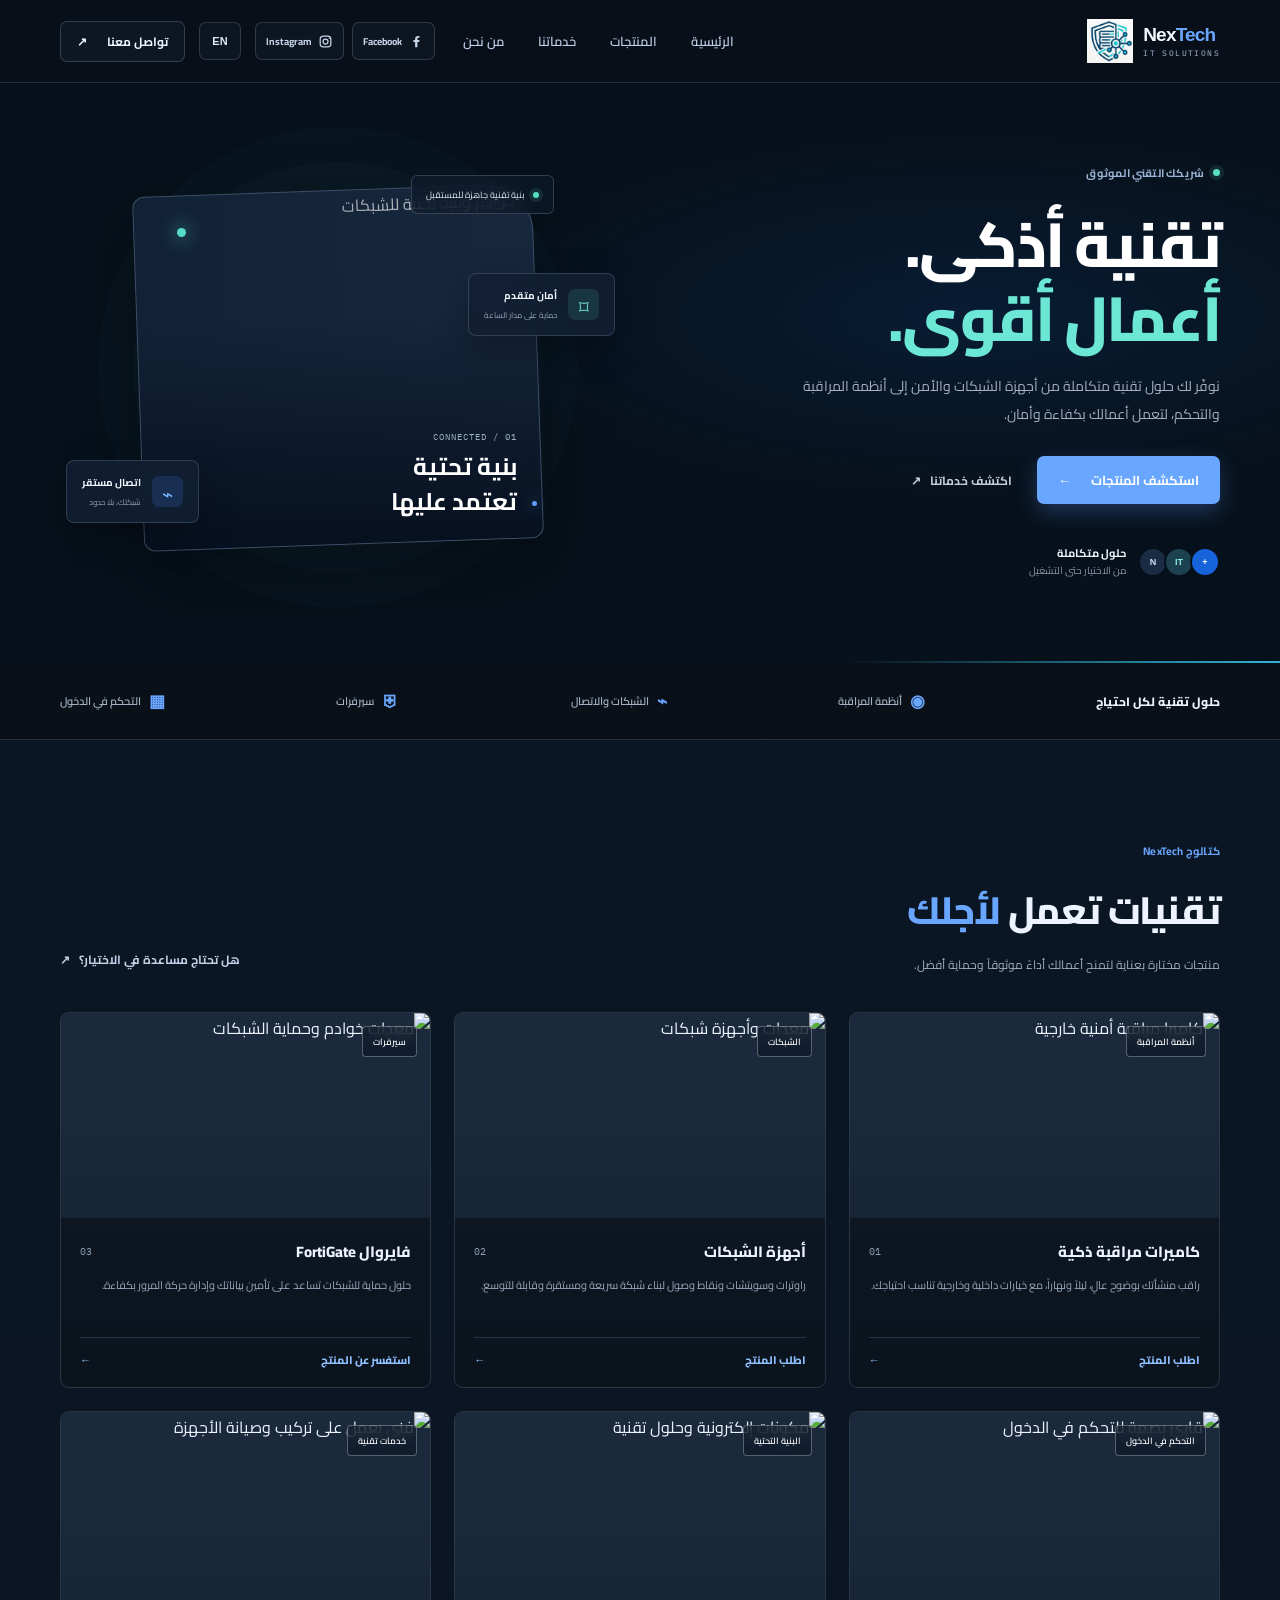
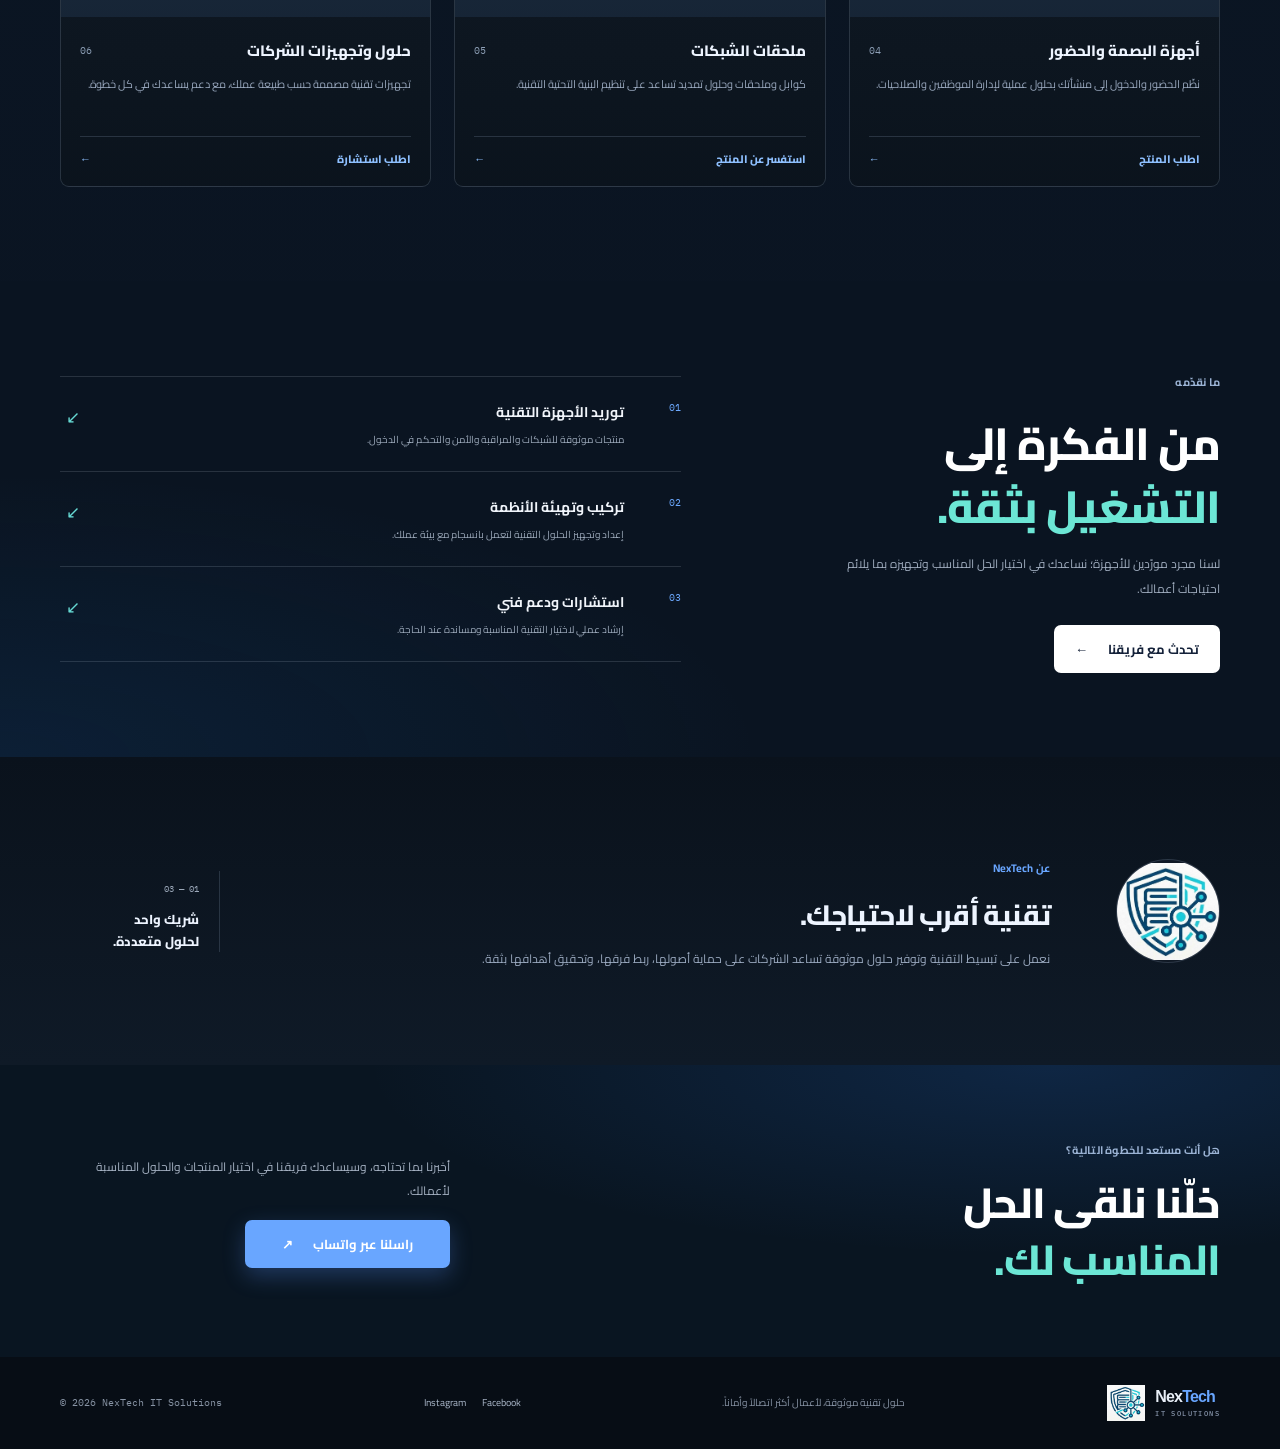
==== index.html @ 5f84718c "first web" ====
<!doctype html>
<html lang="ar" dir="rtl">
<head>
  <meta charset="utf-8">
  <meta name="viewport" content="width=device-width, initial-scale=1">
  <meta name="description" content="اكتشف حلول NexTech للشبكات والأمن والمراقبة والتحكم في الدخول. منتجات تقنية موثوقة وخدمات احترافية للأعمال.">
  <meta name="theme-color" content="#0b1220">
  <title>NexTech | حلول تقنية تبني أعمالك</title>
  <link rel="preconnect" href="https://fonts.googleapis.com">
  <link rel="preconnect" href="https://fonts.gstatic.com" crossorigin>
  <link href="https://fonts.googleapis.com/css2?family=Cairo:wght@400;500;600;700;800&display=swap" rel="stylesheet">
  <link rel="stylesheet" href="style.css">
</head>
<body>
  <header class="site-header">
    <div class="container nav-wrap">
      <a class="brand" href="#home" aria-label="NexTech - الصفحة الرئيسية">
        <img class="header-logo" src="nextphoto.jpg" alt="شعار NexTech">
        <span class="brand-name">Nex<span>Tech</span><small>IT SOLUTIONS</small></span>
      </a>

      <nav class="main-nav" aria-label="القائمة الرئيسية">
        <a href="#home">الرئيسية</a>
        <a href="#products">المنتجات</a>
        <a href="#services">خدماتنا</a>
        <a href="#about">من نحن</a>
      </nav>

      <div class="header-actions">
        <nav class="header-socials" aria-label="حساباتنا على مواقع التواصل">
          <a href="https://www.facebook.com/share/19EjGUapjr/" target="_blank" rel="noopener noreferrer" aria-label="Facebook">
            <svg viewBox="0 0 24 24" aria-hidden="true"><path d="M13.5 21v-8.2h2.8l.4-3.2h-3.2V7.5c0-.9.3-1.5 1.6-1.5h1.7V3.1c-.3 0-1.4-.1-2.6-.1-2.6 0-4.4 1.6-4.4 4.5v2.1H7v3.2h2.8V21h3.7Z"/></svg>
            <span>Facebook</span>
          </a>
          <a href="https://www.instagram.com/nextech.it.solutions?igsi=ZWdsbmE0ZWJyczd6" target="_blank" rel="noopener noreferrer" aria-label="Instagram">
            <svg viewBox="0 0 24 24" aria-hidden="true"><rect x="3.5" y="3.5" width="17" height="17" rx="5"/><circle cx="12" cy="12" r="4"/><circle class="instagram-dot" cx="17.8" cy="6.7" r="1"/></svg>
            <span>Instagram</span>
          </a>
        </nav>
        <button class="language-toggle" type="button" id="language-toggle" aria-label="Switch language to English">EN</button>
        <a class="button button-small button-outline header-cta" href="#contact">تواصل معنا <span aria-hidden="true">↗</span></a>
      </div>
    </div>
  </header>

  <main>
    <section class="hero" id="home">
      <div class="hero-grid container">
        <div class="hero-copy">
          <span class="eyebrow"><span class="status-dot"></span> شريكك التقني الموثوق</span>
          <h1>تقنية أذكى.<br><span>أعمال أقوى.</span></h1>
          <p>نوفّر لك حلول تقنية متكاملة من أجهزة الشبكات والأمن إلى أنظمة المراقبة والتحكم، لتعمل أعمالك بكفاءة وأمان.</p>
          <div class="hero-actions">
            <a class="button button-primary" href="#products">استكشف المنتجات <span aria-hidden="true">←</span></a>
            <a class="text-link" href="#services">اكتشف خدماتنا <span aria-hidden="true">↗</span></a>
          </div>
          <div class="hero-proof">
            <div class="proof-avatars" aria-hidden="true"><span>N</span><span>IT</span><span>+</span></div>
            <p><strong>حلول متكاملة</strong><br>من الاختيار حتى التشغيل</p>
          </div>
        </div>

        <div class="hero-visual" aria-label="حلول تقنية للشركات">
          <div class="visual-glow"></div>
          <div class="visual-label"><span class="status-dot"></span> بنية تقنية جاهزة للمستقبل</div>
          <div class="visual-card visual-card-main">
            <img src="https://images.unsplash.com/photo-1558494949-ef010cbdcc31?auto=format&fit=crop&w=1000&q=85" alt="خوادم وبنية تحتية للشبكات">
            <div class="visual-shade"></div>
            <div class="visual-caption"><span>01 / CONNECTED</span><strong>بنية تحتية<br>تعتمد عليها</strong></div>
          </div>
          <div class="floating-chip chip-security"><span class="chip-icon">⌑</span><span><strong>أمان متقدم</strong><small>حماية على مدار الساعة</small></span></div>
          <div class="floating-chip chip-network"><span class="signal-icon" aria-hidden="true">⌁</span><span><strong>اتصال مستقر</strong><small>شبكتك، بلا حدود</small></span></div>
          <span class="visual-orbit orbit-one"></span>
          <span class="visual-orbit orbit-two"></span>
        </div>
      </div>
      <div class="hero-bottom-line" aria-hidden="true"></div>
    </section>

    <section class="trust-strip" aria-label="مجالات حلولنا">
      <div class="container trust-inner">
        <span>حلول تقنية لكل احتياج</span>
        <div class="trust-item"><span class="mini-icon">◉</span> أنظمة المراقبة</div>
        <div class="trust-item"><span class="mini-icon">⌁</span> الشبكات والاتصال</div>
        <div class="trust-item"><span class="mini-icon">⛨</span> سيرفرات</div>
        <div class="trust-item"><span class="mini-icon">▦</span> التحكم في الدخول</div>
      </div>
    </section>

    <section class="products section-space" id="products">
      <div class="container">
        <div class="section-heading">
          <div>
            <span class="eyebrow eyebrow-dark">كتالوج NexTech</span>
            <h2>تقنيات تعمل <span>لأجلك</span></h2>
            <p>منتجات مختارة بعناية لتمنح أعمالك أداءً موثوقاً وحماية أفضل.</p>
          </div>
          <a class="text-link dark-link" href="#contact">هل تحتاج مساعدة في الاختيار؟ <span aria-hidden="true">↗</span></a>
        </div>

        <div class="product-grid">
          <article class="product-card">
            <div class="product-image">
              <img src="https://images.unsplash.com/photo-1557597774-9d273605dfa9?auto=format&fit=crop&w=800&q=80" alt="كاميرا مراقبة أمنية خارجية" loading="lazy">
              <span class="product-category">أنظمة المراقبة</span>
            </div>
            <div class="product-info">
              <div class="product-title-row"><h3>كاميرات مراقبة ذكية</h3><span class="product-number">01</span></div>
              <p>راقب منشأتك بوضوح عالٍ، ليلاً ونهاراً، مع خيارات داخلية وخارجية تناسب احتياجك.</p>
              <a class="product-link" href="#contact">اطلب المنتج <span aria-hidden="true">←</span></a>
            </div>
          </article>

          <article class="product-card">
            <div class="product-image">
              <img src="https://images.unsplash.com/photo-1544197150-b99a580bb7a8?auto=format&fit=crop&w=800&q=80" alt="معدات وأجهزة شبكات" loading="lazy">
              <span class="product-category">الشبكات</span>
            </div>
            <div class="product-info">
              <div class="product-title-row"><h3>أجهزة الشبكات</h3><span class="product-number">02</span></div>
              <p>راوترات وسويتشات ونقاط وصول لبناء شبكة سريعة ومستقرة وقابلة للتوسع.</p>
              <a class="product-link" href="#contact">اطلب المنتج <span aria-hidden="true">←</span></a>
            </div>
          </article>

          <article class="product-card">
            <div class="product-image">
              <img src="https://images.unsplash.com/photo-1551808525-51a94da548ce?auto=format&fit=crop&w=800&q=80" alt="معدات خوادم وحماية الشبكات" loading="lazy">
              <span class="product-category">سيرفرات</span>
            </div>
            <div class="product-info">
              <div class="product-title-row"><h3>فايروال FortiGate</h3><span class="product-number">03</span></div>
              <p>حلول حماية للشبكات تساعد على تأمين بياناتك وإدارة حركة المرور بكفاءة.</p>
              <a class="product-link" href="#contact">استفسر عن المنتج <span aria-hidden="true">←</span></a>
            </div>
          </article>

          <article class="product-card">
            <div class="product-image">
              <img src="https://images.unsplash.com/photo-1614064641938-3bbee52942c7?auto=format&fit=crop&w=800&q=80" alt="قارئ بصمة للتحكم في الدخول" loading="lazy">
              <span class="product-category">التحكم في الدخول</span>
            </div>
            <div class="product-info">
              <div class="product-title-row"><h3>أجهزة البصمة والحضور</h3><span class="product-number">04</span></div>
              <p>نظّم الحضور والدخول إلى منشأتك بحلول عملية لإدارة الموظفين والصلاحيات.</p>
              <a class="product-link" href="#contact">اطلب المنتج <span aria-hidden="true">←</span></a>
            </div>
          </article>

          <article class="product-card">
            <div class="product-image">
              <img src="https://images.unsplash.com/photo-1518770660439-4636190af475?auto=format&fit=crop&w=800&q=80" alt="مكونات إلكترونية وحلول تقنية" loading="lazy">
              <span class="product-category">البنية التحتية</span>
            </div>
            <div class="product-info">
              <div class="product-title-row"><h3>ملحقات الشبكات</h3><span class="product-number">05</span></div>
              <p>كوابل وملحقات وحلول تمديد تساعد على تنظيم البنية التحتية التقنية.</p>
              <a class="product-link" href="#contact">استفسر عن المنتج <span aria-hidden="true">←</span></a>
            </div>
          </article>

          <article class="product-card">
            <div class="product-image">
              <img src="https://images.unsplash.com/photo-1581092921461-eab62e97a780?auto=format&fit=crop&w=800&q=80" alt="فني يعمل على تركيب وصيانة الأجهزة" loading="lazy">
              <span class="product-category">خدمات تقنية</span>
            </div>
            <div class="product-info">
              <div class="product-title-row"><h3>حلول وتجهيزات الشركات</h3><span class="product-number">06</span></div>
              <p>تجهيزات تقنية مصممة حسب طبيعة عملك، مع دعم يساعدك في كل خطوة.</p>
              <a class="product-link" href="#contact">اطلب استشارة <span aria-hidden="true">←</span></a>
            </div>
          </article>
        </div>
      </div>
    </section>

    <section class="services-section" id="services">
      <div class="container services-layout">
        <div class="services-intro">
          <span class="eyebrow">ما نقدّمه</span>
          <h2>من الفكرة إلى<br><span>التشغيل بثقة.</span></h2>
          <p>لسنا مجرد مورّدين للأجهزة؛ نساعدك في اختيار الحل المناسب وتجهيزه بما يلائم احتياجات أعمالك.</p>
          <a class="button button-light" href="#contact">تحدث مع فريقنا <span aria-hidden="true">←</span></a>
        </div>
        <div class="service-list">
          <article class="service-item">
            <span class="service-count">01</span>
            <div><h3>توريد الأجهزة التقنية</h3><p>منتجات موثوقة للشبكات والمراقبة والأمن والتحكم في الدخول.</p></div>
            <span class="service-arrow" aria-hidden="true">↙</span>
          </article>
          <article class="service-item">
            <span class="service-count">02</span>
            <div><h3>تركيب وتهيئة الأنظمة</h3><p>إعداد وتجهيز الحلول التقنية لتعمل بانسجام مع بيئة عملك.</p></div>
            <span class="service-arrow" aria-hidden="true">↙</span>
          </article>
          <article class="service-item">
            <span class="service-count">03</span>
            <div><h3>استشارات ودعم فني</h3><p>إرشاد عملي لاختيار التقنية المناسبة ومساندة عند الحاجة.</p></div>
            <span class="service-arrow" aria-hidden="true">↙</span>
          </article>
        </div>
      </div>
    </section>

    <section class="about-section section-space" id="about">
      <div class="container about-inner">
        <div class="about-mark"><img src="nextphoto.jpg" alt="شعار NexTech"></div>
        <div class="about-copy">
          <span class="eyebrow eyebrow-dark">عن NexTech</span>
          <h2>تقنية أقرب لاحتياجك.</h2>
          <p>نعمل على تبسيط التقنية وتوفير حلول موثوقة تساعد الشركات على حماية أصولها، ربط فرقها، وتحقيق أهدافها بثقة.</p>
        </div>
        <div class="about-note"><span>01 — 03</span><p>شريك واحد<br>لحلول متعددة.</p></div>
      </div>
    </section>

    <section class="contact-section" id="contact">
      <div class="container contact-inner">
        <div>
          <span class="eyebrow">هل أنت مستعد للخطوة التالية؟</span>
          <h2>خلّنا نلقى الحل<br><span>المناسب لك.</span></h2>
        </div>
        <div class="contact-action">
          <p>أخبرنا بما تحتاجه، وسيساعدك فريقنا في اختيار المنتجات والحلول المناسبة لأعمالك.</p>
          <a class="button button-primary" href="https://wa.me/201226166200?text=مرحباً، أود الاستفسار عن منتجات وحلول NexTech" target="_blank" rel="noopener noreferrer">راسلنا عبر واتساب <span aria-hidden="true">↗</span></a>
        </div>
      </div>
    </section>
  </main>

  <footer class="site-footer">
    <div class="container footer-inner">
      <a class="brand footer-brand" href="#home" aria-label="NexTech - إلى الأعلى">
        <img class="footer-logo" src="nextphoto.jpg" alt="شعار NexTech">
        <span class="brand-name">Nex<span>Tech</span><small>IT SOLUTIONS</small></span>
      </a>
      <p>حلول تقنية موثوقة، لأعمال أكثر اتصالاً وأماناً.</p>
      <nav class="footer-socials" aria-label="حساباتنا على مواقع التواصل">
        <a href="https://www.facebook.com/share/19EjGUapjr/" target="_blank" rel="noopener noreferrer">Facebook</a>
        <a href="https://www.instagram.com/nextech.it.solutions?igsi=ZWdsbmE0ZWJyczd6" target="_blank" rel="noopener noreferrer">Instagram</a>
      </nav>
      <span class="copyright">© 2026 NexTech IT Solutions</span>
    </div>
  </footer>
  <script>
    (() => {
      const translations = {
        "meta[name='description']": "Discover NexTech solutions for networking, security, surveillance, and access control. Trusted technology products and professional services for businesses.",
        "title": "NexTech | Smart technology for stronger businesses",
        ".brand[aria-label]": "NexTech - Home",
        ".header-logo[alt]": "NexTech logo",
        ".main-nav[aria-label]": "Main navigation",
        ".main-nav a": ["Home", "Products", "Services", "About"],
        ".header-cta": "Contact us <span aria-hidden=\"true\">↗</span>",
        ".hero-copy > .eyebrow": "<span class=\"status-dot\"></span> Your trusted technology partner",
        ".hero h1": "Smarter technology.<br><span>Stronger business.</span>",
        ".hero-copy > p": "We provide complete technology solutions, from networking and security devices to surveillance and access control systems, so your business runs efficiently and securely.",
        ".hero-actions a": ["Explore products <span aria-hidden=\"true\">←</span>", "Discover our services <span aria-hidden=\"true\">↗</span>"],
        ".hero-proof p": "<strong>End-to-end solutions</strong><br>From selection to deployment",
        ".hero-visual[aria-label]": "Technology solutions for businesses",
        ".visual-label": "<span class=\"status-dot\"></span> Future-ready infrastructure",
        ".visual-card-main img[alt]": "Servers and network infrastructure",
        ".visual-caption strong": "Infrastructure<br>you can rely on",
        ".chip-security strong": "Advanced security",
        ".chip-security small": "Protection around the clock",
        ".chip-network strong": "Reliable connectivity",
        ".chip-network small": "Your network, without limits",
        ".trust-strip[aria-label]": "Our solution areas",
        ".trust-inner > span": "Technology for every need",
        ".trust-item": [
          "<span class=\"mini-icon\">◉</span> Surveillance systems",
          "<span class=\"mini-icon\">⌁</span> Networking & connectivity",
          "<span class=\"mini-icon\">⛨</span> Servers",
          "<span class=\"mini-icon\">▦</span> Access control"
        ],
        ".eyebrow-dark": ["NexTech catalog", "About NexTech"],
        ".section-heading h2": "Technology that works <span>for you</span>",
        ".section-heading p": "Carefully selected products for reliable performance and better protection.",
        ".dark-link": "Need help choosing? <span aria-hidden=\"true\">↗</span>",
        ".product-image img[alt]": [
          "Outdoor security camera",
          "Networking equipment",
          "Server and network security equipment",
          "Biometric access control reader",
          "Electronic components and technology solutions",
          "Technician installing and maintaining equipment"
        ],
        ".product-category": ["Surveillance", "Networking", "Servers", "Access control", "Infrastructure", "IT services"],
        ".product-title-row h3": [
          "Smart security cameras",
          "Networking devices",
          "FortiGate firewall",
          "Biometric & attendance devices",
          "Network accessories",
          "Business technology solutions"
        ],
        ".product-info > p": [
          "Monitor your premises day and night in high definition, with indoor and outdoor options to suit your needs.",
          "Routers, switches, and access points for a fast, stable, and scalable network.",
          "Network security solutions that help protect your data and efficiently manage traffic.",
          "Manage attendance and facility access with practical tools for employee and permission management.",
          "Cables, accessories, and structured cabling solutions to keep your infrastructure organized.",
          "Technology tailored to your business, with support at every step."
        ],
        ".product-link": [
          "Order this product <span aria-hidden=\"true\">←</span>",
          "Order this product <span aria-hidden=\"true\">←</span>",
          "Ask about this product <span aria-hidden=\"true\">←</span>",
          "Order this product <span aria-hidden=\"true\">←</span>",
          "Ask about this product <span aria-hidden=\"true\">←</span>",
          "Request a consultation <span aria-hidden=\"true\">←</span>"
        ],
        ".services-intro > .eyebrow": "What we do",
        ".services-intro h2": "From idea to<br><span>confident operation.</span>",
        ".services-intro > p": "We do more than supply equipment. We help you choose and configure the right solution for your business.",
        ".button-light": "Talk to our team <span aria-hidden=\"true\">←</span>",
        ".service-item h3": ["Technology supply", "Installation & configuration", "Consulting & technical support"],
        ".service-item p": [
          "Trusted products for networking, surveillance, security, and access control.",
          "Solutions configured to work seamlessly with your business environment.",
          "Practical guidance on choosing the right technology, with support when you need it."
        ],
        ".about-copy h2": "Technology that fits your needs.",
        ".about-copy p": "We make technology simpler and provide reliable solutions that help businesses protect their assets, connect their teams, and reach their goals with confidence.",
        ".about-note p": "One partner<br>for many solutions.",
        ".contact-inner > div:first-child > .eyebrow": "Ready for the next step?",
        ".contact-inner h2": "Let’s find the<br><span>right solution for you.</span>",
        ".contact-action > p": "Tell us what you need, and our team will help you choose the right products and solutions for your business.",
        ".contact-action > .button": "Message us on WhatsApp <span aria-hidden=\"true\">↗</span>",
        ".footer-brand[aria-label]": "NexTech - Back to top",
        ".footer-logo[alt]": "NexTech logo",
        ".footer-inner > p": "Trusted technology solutions for more connected, secure businesses.",
        ".footer-socials[aria-label]": "Follow us on social media"
      };

      const originalContent = new Map();
      for (const selector of Object.keys(translations)) {
        const elements = document.querySelectorAll(selector);
        elements.forEach((element) => {
          const attribute = selector.match(/\[(aria-label|alt)\]/)?.[1];
          if (attribute) {
            originalContent.set(element, element.getAttribute(attribute));
          } else if (selector === "title") {
            originalContent.set(selector, element.textContent);
          } else if (selector.startsWith("meta[")) {
            originalContent.set(selector, element.getAttribute("content"));
          } else {
            originalContent.set(element, element.innerHTML);
          }
        });
      }

      let language = "ar";
      const button = document.getElementById("language-toggle");
      const whatsapp = document.querySelector(".contact-action > .button");

      function setLanguage(nextLanguage) {
        language = nextLanguage;
        document.documentElement.lang = language;
        document.documentElement.dir = language === "ar" ? "rtl" : "ltr";
        button.textContent = language === "ar" ? "EN" : "عربي";
        button.setAttribute("aria-label", language === "ar" ? "Switch language to English" : "التبديل إلى اللغة العربية");

        for (const [selector, translation] of Object.entries(translations)) {
          const elements = document.querySelectorAll(selector);
          elements.forEach((element, index) => {
            const value = Array.isArray(translation) ? translation[index] : translation;
            const attribute = selector.match(/\[(aria-label|alt)\]/)?.[1];
            if (attribute) {
              element.setAttribute(attribute, language === "en" ? value : originalContent.get(element));
            } else if (selector === "title") {
              element.textContent = language === "en" ? value : originalContent.get(selector);
            } else if (selector.startsWith("meta[")) {
              element.setAttribute("content", language === "en" ? value : originalContent.get(selector));
            } else {
              element.innerHTML = language === "en" ? value : originalContent.get(element);
            }
          });
        }

        whatsapp.href = language === "en"
          ? "https://wa.me/201226166200?text=Hello%2C%20I%27d%20like%20to%20ask%20about%20NexTech%20products%20and%20solutions."
          : "https://wa.me/201226166200?text=مرحباً، أود الاستفسار عن منتجات وحلول NexTech";
      }

      button.addEventListener("click", () => setLanguage(language === "ar" ? "en" : "ar"));
    })();
  </script>
</body>
</html>
---- style.css ----
@import url("https://fonts.googleapis.com/css2?family=IBM+Plex+Mono:wght@400;500&display=swap");

:root {
  color-scheme: dark;
  --ink: #edf4ff;
  --muted: #a1afc4;
  --blue: #69a6ff;
  --cyan: #6ce6d5;
  --dark: #07111b;
  --dark-strong: #0d1726;
  --panel: #101c2d;
  --panel-alt: #13233a;
  --line: rgba(172, 193, 220, .18);
  --card: #0f1b2b;
  --font: "Cairo", "Segoe UI", Tahoma, sans-serif;
}

* { box-sizing: border-box; }
html { scroll-behavior: smooth; scroll-padding-top: 90px; }
body { margin: 0; color: var(--ink); background: linear-gradient(180deg, #08131d 0%, #0b1624 28%, #0a1320 100%); font-family: var(--font); -webkit-font-smoothing: antialiased; }
img { display: block; max-width: 100%; }
a { color: inherit; text-decoration: none; }
.container { width: min(1160px, calc(100% - 48px)); margin-inline: auto; }
.site-header { position: relative; z-index: 5; background: rgba(9, 16, 24, .8); border-bottom: 1px solid var(--line); backdrop-filter: blur(12px); }
.nav-wrap, .brand, .main-nav, .hero-actions, .hero-proof, .trust-inner, .trust-item, .product-title-row, .product-link, .footer-inner { display: flex; align-items: center; }
.nav-wrap { min-height: 82px; justify-content: space-between; gap: 28px; }
.brand { gap: 10px; flex-shrink: 0; direction: ltr; }
.header-logo { width: 46px; height: 46px; flex: 0 0 46px; object-fit: contain; }
.footer-logo { width: 38px; height: 38px; flex: 0 0 38px; object-fit: contain; }
.brand-name { color: #f3f8ff; font-family: Arial, sans-serif; font-size: 19px; font-weight: 700; letter-spacing: -.8px; line-height: 1; }
.brand-name > span { color: var(--blue); }
.brand-name small { display: block; margin-top: 5px; color: #8a98af; font-family: "IBM Plex Mono", monospace; font-size: 8px; font-weight: 500; letter-spacing: 1.4px; }
.main-nav { gap: 34px; margin-inline-start: auto; color: #bed0ea; font-size: 13px; font-weight: 600; }
.main-nav a, .text-link, .product-link { transition: color .2s ease; }
.main-nav a:hover, .text-link:hover, .product-link:hover { color: var(--blue); }
.header-actions, .header-socials { display: flex; align-items: center; }
.header-actions { gap: 14px; }
.header-socials { gap: 8px; }
.header-socials a { min-height: 38px; display: inline-flex; align-items: center; gap: 7px; padding: 0 10px; border: 1px solid rgba(185, 203, 231, .2); border-radius: 7px; color: #c5d4e8; background: rgba(17, 26, 38, .65); font-size: 10px; font-weight: 700; transition: border-color .2s ease, color .2s ease, background .2s ease; }
.header-socials a:hover { border-color: rgba(105, 166, 255, .55); color: #fff; background: rgba(38, 74, 120, .35); }
.header-socials svg { width: 15px; height: 15px; flex: 0 0 15px; fill: currentColor; }
.header-socials a:nth-child(2) svg { fill: none; stroke: currentColor; stroke-width: 2; }
.header-socials a:nth-child(2) .instagram-dot { fill: currentColor; stroke: none; }
.language-toggle { min-width: 42px; min-height: 38px; padding: 0 9px; border: 1px solid rgba(185, 203, 231, .2); border-radius: 7px; color: #dce8f8; background: rgba(17, 26, 38, .65); font: 700 11px Arial, sans-serif; cursor: pointer; transition: border-color .2s ease, color .2s ease, background .2s ease; }
.language-toggle:hover { border-color: var(--blue); color: #fff; background: rgba(38, 74, 120, .35); }
.button { min-height: 48px; display: inline-flex; align-items: center; justify-content: center; gap: 20px; padding: 0 20px; border: 1px solid transparent; border-radius: 7px; font-size: 13px; font-weight: 700; transition: transform .2s ease, background .2s ease, box-shadow .2s ease; }
.button:hover { transform: translateY(-2px); }
.button-small { min-height: 41px; padding-inline: 16px; font-size: 12px; }
.button-outline { color: var(--ink); border-color: rgba(185, 203, 231, .22); background: rgba(17, 26, 38, .75); }
.button-outline:hover { border-color: var(--blue); color: #fff; background: rgba(19, 44, 78, .7); }
.button-primary { color: #fff; background: var(--blue); box-shadow: 0 8px 22px rgba(88, 146, 255, .28); }
.button-primary:hover { background: #4d8cf7; box-shadow: 0 10px 26px rgba(88, 146, 255, .35); }
.hero { position: relative; overflow: hidden; color: #fff; background: radial-gradient(ellipse at 76% 40%, rgba(13, 82, 173, .17), transparent 37%), var(--dark); }
.hero-grid { min-height: 565px; display: grid; grid-template-columns: 1fr 1fr; align-items: center; gap: 50px; padding-block: 60px 72px; }
.hero-copy { position: relative; z-index: 1; padding-block: 12px; }
.eyebrow { display: inline-flex; align-items: center; gap: 9px; color: #9bb3d4; font-size: 11px; font-weight: 700; letter-spacing: .2px; }
.status-dot { width: 7px; height: 7px; display: inline-block; flex: 0 0 7px; border-radius: 50%; background: #59dfbf; box-shadow: 0 0 0 4px rgba(89, 223, 191, .12); }
.hero h1 { margin: 22px 0 16px; font-size: clamp(42px, 5vw, 62px); font-weight: 800; letter-spacing: -2px; line-height: 1.2; }
.hero h1 span, .services-intro h2 span, .contact-inner h2 span { color: var(--cyan); }
.hero-copy > p { max-width: 465px; margin: 0; color: #a6b0c1; font-size: 14px; line-height: 2.05; }
.hero-actions { flex-wrap: wrap; gap: 25px; margin-top: 27px; }
.text-link { display: inline-flex; align-items: center; gap: 9px; color: #c5cfdd; font-size: 12px; font-weight: 700; }
.hero-proof { gap: 13px; margin-top: 40px; }
.proof-avatars { display: flex; direction: ltr; padding-left: 3px; }
.proof-avatars span { width: 30px; height: 30px; display: grid; place-items: center; margin-left: -4px; border: 2px solid var(--dark); border-radius: 50%; color: #d9e6f7; background: #1a2b44; font-family: Arial, sans-serif; font-size: 9px; font-weight: 700; }
.proof-avatars span:nth-child(2) { color: #8de7e1; background: #1c4252; }
.proof-avatars span:nth-child(3) { color: #fff; background: #1763db; }
.hero-proof p { margin: 0; color: #8996aa; font-size: 10px; line-height: 1.65; }
.hero-proof strong { color: #eef4fc; font-size: 11px; }
.hero-visual { position: relative; min-height: 410px; display: grid; place-items: center; }
.visual-glow { position: absolute; width: 340px; height: 340px; border: 1px solid rgba(83, 177, 239, .09); border-radius: 50%; box-shadow: 0 0 0 35px rgba(83, 177, 239, .025), 0 0 0 70px rgba(83, 177, 239, .02); }
.visual-card-main { position: relative; width: min(400px, 82%); height: 355px; overflow: hidden; border: 1px solid rgba(196, 221, 255, .22); border-radius: 12px 48px 12px 12px; background: #17273d; box-shadow: 0 25px 70px rgba(0, 0, 0, .35); transform: rotate(-2deg); }
.visual-card-main img { width: 100%; height: 100%; object-fit: cover; opacity: .76; }
.visual-shade { position: absolute; inset: 0; background: linear-gradient(0deg, rgba(5, 14, 28, .91), transparent 64%), linear-gradient(90deg, rgba(8, 23, 40, .32), transparent); }
.visual-label { position: absolute; z-index: 2; top: 13px; right: 11%; display: flex; align-items: center; gap: 9px; padding: 10px 14px; border: 1px solid rgba(209, 229, 255, .19); border-radius: 6px; color: #e0e9f4; background: rgba(12, 24, 40, .75); font-size: 9px; backdrop-filter: blur(12px); }
.visual-label .status-dot { width: 6px; height: 6px; flex-basis: 6px; }
.visual-caption { position: absolute; right: 24px; bottom: 24px; left: 24px; display: grid; gap: 8px; transform: rotate(2deg); }
.visual-caption > span, .visual-caption strong { direction: rtl; }
.visual-caption > span { color: #9cb0c6; font-family: "IBM Plex Mono", monospace; font-size: 9px; letter-spacing: 1px; }
.visual-caption strong { color: #fff; font-size: 24px; line-height: 1.45; }
.floating-chip { position: absolute; z-index: 2; display: flex; align-items: center; gap: 11px; padding: 12px 15px; border: 1px solid rgba(207, 226, 250, .17); border-radius: 8px; background: rgba(18, 32, 51, .9); box-shadow: 0 12px 35px rgba(0, 0, 0, .28); backdrop-filter: blur(14px); }
.chip-security { top: 27%; right: 0; }
.chip-network { bottom: 12%; left: 1%; }
.chip-icon, .signal-icon { width: 31px; height: 31px; display: grid; place-items: center; border-radius: 7px; color: #6fe0ce; background: rgba(93, 222, 200, .12); font-size: 19px; }
.signal-icon { color: #78b4ff; background: rgba(65, 132, 235, .18); }
.floating-chip strong, .floating-chip small { display: block; }
.floating-chip strong { color: #f2f6fc; font-size: 10px; }
.floating-chip small { margin-top: 3px; color: #94a2b4; font-size: 8px; }
.visual-orbit { position: absolute; z-index: 0; width: 9px; height: 9px; border-radius: 50%; background: #55dcca; box-shadow: 0 0 18px #55dcca; }
.orbit-one { top: 16%; left: 21%; }
.orbit-two { right: 14%; bottom: 16%; width: 5px; height: 5px; background: #5e9cff; box-shadow: 0 0 16px #5e9cff; }
.hero-bottom-line { position: absolute; right: 0; bottom: 0; width: 34%; height: 2px; background: linear-gradient(90deg, transparent, #32b4d5); }
.trust-strip { border-bottom: 1px solid var(--line); background: rgba(10, 16, 24, .95); }
.trust-inner { min-height: 76px; justify-content: space-between; gap: 22px; color: #aab7c9; font-size: 11px; font-weight: 600; }
.trust-inner > span { color: #eef5ff; font-size: 12px; font-weight: 800; }
.trust-item { gap: 8px; white-space: nowrap; }
.mini-icon { color: var(--blue); font-size: 17px; }
.section-space { padding-block: 94px; }
.section-heading { display: flex; align-items: end; justify-content: space-between; gap: 24px; margin-bottom: 35px; }
.eyebrow-dark { color: var(--blue); }
.section-heading h2, .about-copy h2 { margin: 10px 0 8px; color: #edf4ff; font-size: clamp(28px, 3.2vw, 38px); font-weight: 800; letter-spacing: -.8px; }
.section-heading h2 span { color: var(--blue); }
.section-heading p { margin: 0; color: var(--muted); font-size: 12px; line-height: 1.9; }
.dark-link { flex-shrink: 0; margin-bottom: 6px; color: #c5d1e8; }
.product-grid { display: grid; grid-template-columns: repeat(3, minmax(0, 1fr)); gap: 23px; }
.product-card { overflow: hidden; border: 1px solid var(--line); border-radius: 9px; background: linear-gradient(180deg, rgba(18, 28, 38, .96), rgba(11, 20, 29, .96)); transition: transform .25s ease, box-shadow .25s ease, border-color .25s ease; }
.product-card:hover { transform: translateY(-5px); border-color: rgba(123, 169, 255, .42); box-shadow: 0 16px 38px rgba(0, 0, 0, .18); }
.product-image { position: relative; height: 205px; overflow: hidden; background: #1a2a3c; }
.product-image::after { position: absolute; inset: 45% 0 0; background: linear-gradient(0deg, rgba(10, 19, 33, .22), transparent); content: ""; pointer-events: none; }
.product-image img { width: 100%; height: 100%; object-fit: cover; transition: transform .45s ease; }
.product-card:hover .product-image img { transform: scale(1.045); }
.product-category { position: absolute; z-index: 1; top: 13px; right: 13px; padding: 6px 10px; border: 1px solid rgba(255, 255, 255, .3); border-radius: 4px; color: #fff; background: rgba(12, 22, 38, .64); font-size: 9px; font-weight: 600; backdrop-filter: blur(8px); }
.product-info { padding: 19px 19px 17px; }
.product-title-row { justify-content: space-between; gap: 12px; }
.product-title-row h3 { margin: 0; color: #edf4ff; font-size: 15px; font-weight: 800; }
.product-number { color: #8ea0b7; font-family: "IBM Plex Mono", monospace; font-size: 10px; }
.product-info > p { min-height: 47px; margin: 9px 0 15px; color: #9aa9bf; font-size: 11px; line-height: 1.9; }
.product-link { justify-content: space-between; padding-top: 12px; border-top: 1px solid var(--line); color: #8ec0ff; font-size: 11px; font-weight: 800; }
.services-section { padding-block: 84px; color: #fff; background: radial-gradient(ellipse at 0% 100%, rgba(20, 96, 171, .15), transparent 42%), #0a1421; }
.services-layout { display: grid; grid-template-columns: .85fr 1.15fr; gap: 80px; align-items: center; }
.services-intro h2, .contact-inner h2 { margin: 17px 0 13px; font-size: clamp(32px, 4vw, 45px); font-weight: 800; letter-spacing: -1px; line-height: 1.4; }
.services-intro > p { max-width: 390px; margin: 0; color: #a0adbf; font-size: 12px; line-height: 2.1; }
.button-light { margin-top: 24px; color: #142139; background: #fff; }
.button-light:hover { background: #eaf2ff; }
.service-list { border-top: 1px solid rgba(219, 231, 247, .14); }
.service-item { display: grid; grid-template-columns: 42px 1fr 20px; align-items: start; gap: 15px; padding: 22px 0; border-bottom: 1px solid rgba(219, 231, 247, .14); }
.service-count { padding-top: 2px; color: #6ca9ff; font-family: "IBM Plex Mono", monospace; font-size: 10px; }
.service-item h3 { margin: 0 0 5px; color: #f0f4fa; font-size: 14px; }
.service-item p { margin: 0; color: #9ba8b9; font-size: 10px; line-height: 1.9; }
.service-arrow { padding-top: 2px; color: #66d9d3; font-size: 17px; }
.about-section { background: linear-gradient(180deg, #0a121c 0%, #0f1a27 100%); }
.about-inner { display: grid; grid-template-columns: 125px 1fr 160px; align-items: center; gap: 45px; }
.about-mark { width: 104px; height: 104px; display: grid; place-items: center; overflow: hidden; border: 1px solid var(--line); border-radius: 50%; background: rgba(17, 26, 38, .9); }
.about-mark img { width: 100%; height: 100%; object-fit: contain; }
.about-copy h2 { margin-block: 8px 6px; font-size: 28px; }
.about-copy p { max-width: 610px; margin: 0; color: #9aa9bf; font-size: 12px; line-height: 2; }
.about-note { padding-right: 20px; border-right: 1px solid var(--line); }
.about-note > span { color: #9ca9ba; font-family: "IBM Plex Mono", monospace; font-size: 9px; }
.about-note p { margin: 7px 0 0; color: #edf4ff; font-size: 13px; font-weight: 800; line-height: 1.7; }
.contact-section { padding-block: 68px; color: #fff; background: radial-gradient(ellipse at 82% 0%, rgba(41, 117, 226, .18), transparent 46%), #091521; }
.contact-inner { display: flex; align-items: center; justify-content: space-between; gap: 60px; }
.contact-inner h2 { margin: 12px 0 0; font-size: clamp(30px, 3.8vw, 42px); line-height: 1.35; }
.contact-action { width: min(390px, 45%); }
.contact-action p { margin: 0 0 17px; color: #a5b1c2; font-size: 12px; line-height: 2; }
.contact-action .button { min-width: 205px; }
.contact-action small { display: block; margin-top: 12px; color: #77869a; font-size: 9px; }
.contact-action small a { color: #c5d1e8; }
.contact-action small a:hover { color: var(--blue); }
.site-footer { background: #070d15; }
.footer-inner { min-height: 92px; justify-content: space-between; gap: 25px; }
.footer-brand .brand-name { color: #e8eef7; font-size: 16px; }
.footer-brand .brand-name small { font-size: 7px; }
.footer-inner > p, .copyright { margin: 0; color: #8793a4; font-size: 10px; }
.footer-socials { display: flex; align-items: center; gap: 16px; color: #aab7c9; font-size: 10px; }
.footer-socials a:hover { color: var(--blue); }
.copyright { font-family: "IBM Plex Mono", monospace; direction: ltr; }
:lang(en) body { font-family: "Segoe UI", Arial, sans-serif; }
:lang(en) .visual-caption > span, :lang(en) .visual-caption strong { direction: ltr; text-align: left; }
:focus-visible { outline: 3px solid #65a7ff; outline-offset: 4px; }

@media (max-width: 900px) {
  .container { width: min(100% - 40px, 720px); }
  .main-nav { gap: 19px; font-size: 12px; }
  .header-actions { gap: 8px; }
  .header-socials { gap: 5px; }
  .header-socials a { width: 36px; min-height: 36px; justify-content: center; padding: 0; }
  .header-socials a span { display: none; }
  .hero-grid { min-height: 510px; gap: 20px; }
  .hero-visual { min-height: 370px; }
  .visual-card-main { height: 315px; }
  .floating-chip { padding: 10px; }
  .product-grid { grid-template-columns: repeat(2, minmax(0, 1fr)); }
  .services-layout { gap: 45px; }
  .trust-inner { flex-wrap: wrap; justify-content: center; padding-block: 18px; }
  .trust-inner > span { width: 100%; text-align: center; }
}
@media (max-width: 640px) {
  html { scroll-padding-top: 20px; }
  .container { width: calc(100% - 36px); }
  .nav-wrap { min-height: 69px; gap: 8px; }
  .header-logo { width: 38px; height: 38px; flex-basis: 38px; }
  .footer-logo { width: 34px; height: 34px; flex-basis: 34px; }
  .brand-name { font-size: 17px; }
  .brand-name small { font-size: 7px; }
  .main-nav { display: none; }
  .header-actions { gap: 5px; }
  .header-socials { gap: 4px; }
  .header-socials a { width: 31px; min-height: 34px; justify-content: center; padding: 0; }
  .header-socials a span { display: none; }
  .header-socials svg { width: 14px; height: 14px; flex-basis: 14px; }
  .language-toggle { min-width: 37px; min-height: 34px; padding-inline: 6px; font-size: 10px; }
  .header-cta { min-height: 34px; gap: 5px; padding-inline: 7px; font-size: 9px; }
  .hero-grid { grid-template-columns: 1fr; gap: 5px; padding-block: 53px 50px; }
  .hero-copy { padding: 0; }
  .hero h1 { margin-top: 18px; font-size: clamp(43px, 12vw, 57px); }
  .hero-copy > p { max-width: 100%; font-size: 12px; }
  .hero-actions { gap: 19px; margin-top: 23px; }
  .hero-actions .button { min-height: 44px; gap: 12px; padding-inline: 14px; font-size: 11px; }
  .hero-proof { margin-top: 24px; }
  .hero-visual { min-height: 320px; margin-top: 15px; }
  .visual-card-main { width: 77%; height: 280px; }
  .visual-glow { width: 230px; height: 230px; }
  .visual-caption strong { font-size: 20px; }
  .visual-label { right: 3%; }
  .chip-security { top: 25%; right: -3%; }
  .chip-network { bottom: 7%; left: -1%; }
  .floating-chip strong { font-size: 9px; }
  .floating-chip small { font-size: 7px; }
  .trust-inner { justify-content: flex-start; gap: 12px 20px; font-size: 9px; }
  .trust-inner > span { text-align: right; }
  .trust-item { width: calc(50% - 10px); gap: 6px; white-space: normal; }
  .section-space { padding-block: 65px; }
  .section-heading { display: block; margin-bottom: 24px; }
  .section-heading h2 { font-size: 29px; }
  .section-heading p { font-size: 11px; }
  .section-heading .text-link { margin-top: 14px; }
  .product-grid { grid-template-columns: 1fr; gap: 15px; }
  .product-image { height: 205px; }
  .product-info { padding: 16px; }
  .product-info > p { min-height: 0; }
  .services-section { padding-block: 62px; }
  .services-layout { grid-template-columns: 1fr; gap: 38px; }
  .services-intro h2, .contact-inner h2 { font-size: 35px; }
  .service-item { grid-template-columns: 30px 1fr 18px; gap: 10px; }
  .about-inner { grid-template-columns: 1fr; gap: 20px; }
  .about-mark { width: 75px; height: 75px; }
  .about-copy h2 { font-size: 25px; }
  .about-note { padding-right: 13px; }
  .contact-section { padding-block: 54px; }
  .contact-inner { display: block; }
  .contact-action { width: 100%; margin-top: 22px; }
  .footer-inner { min-height: 130px; flex-wrap: wrap; justify-content: space-between; gap: 8px; padding-block: 20px; }
  .footer-inner > p { width: 100%; order: 3; }
  .footer-socials { order: 4; }
  .copyright { font-size: 8px; }
}
@media (prefers-reduced-motion: reduce) {
  *, *::before, *::after { scroll-behavior: auto !important; transition-duration: .01ms !important; }
}
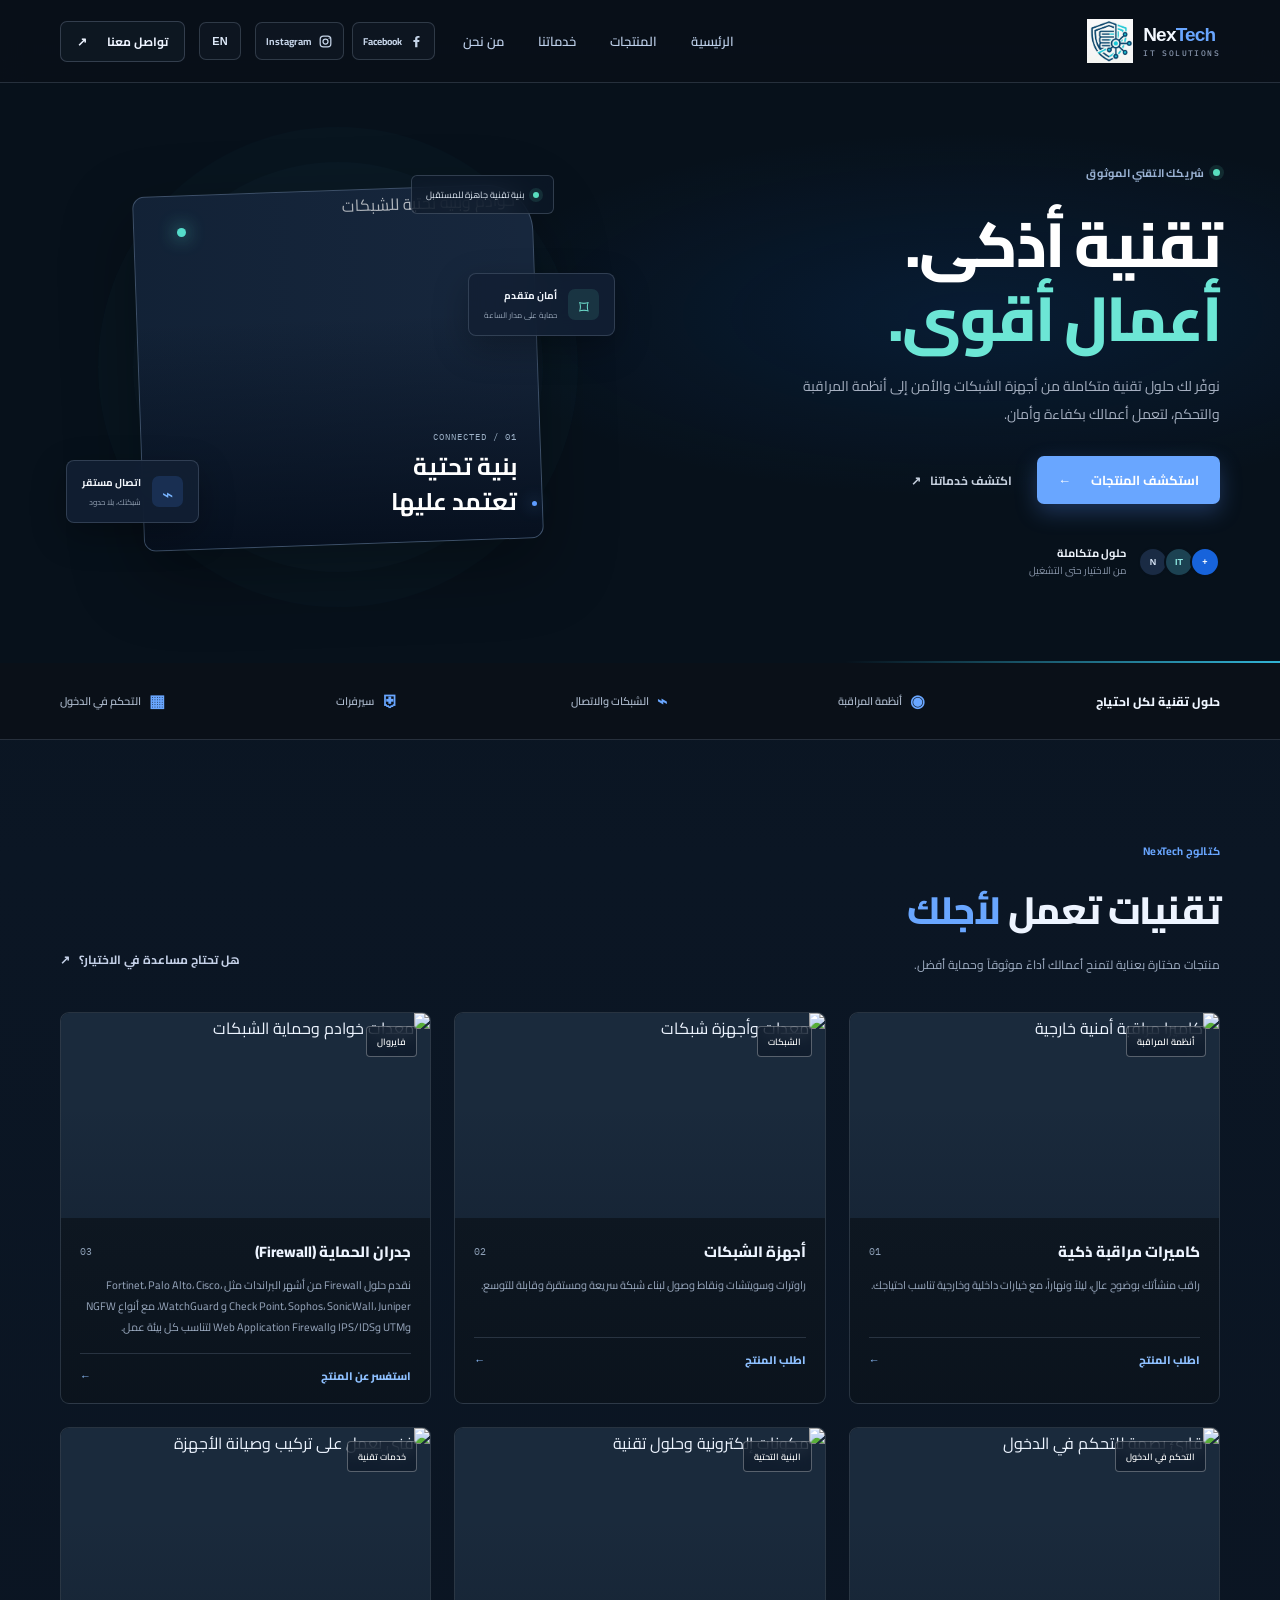
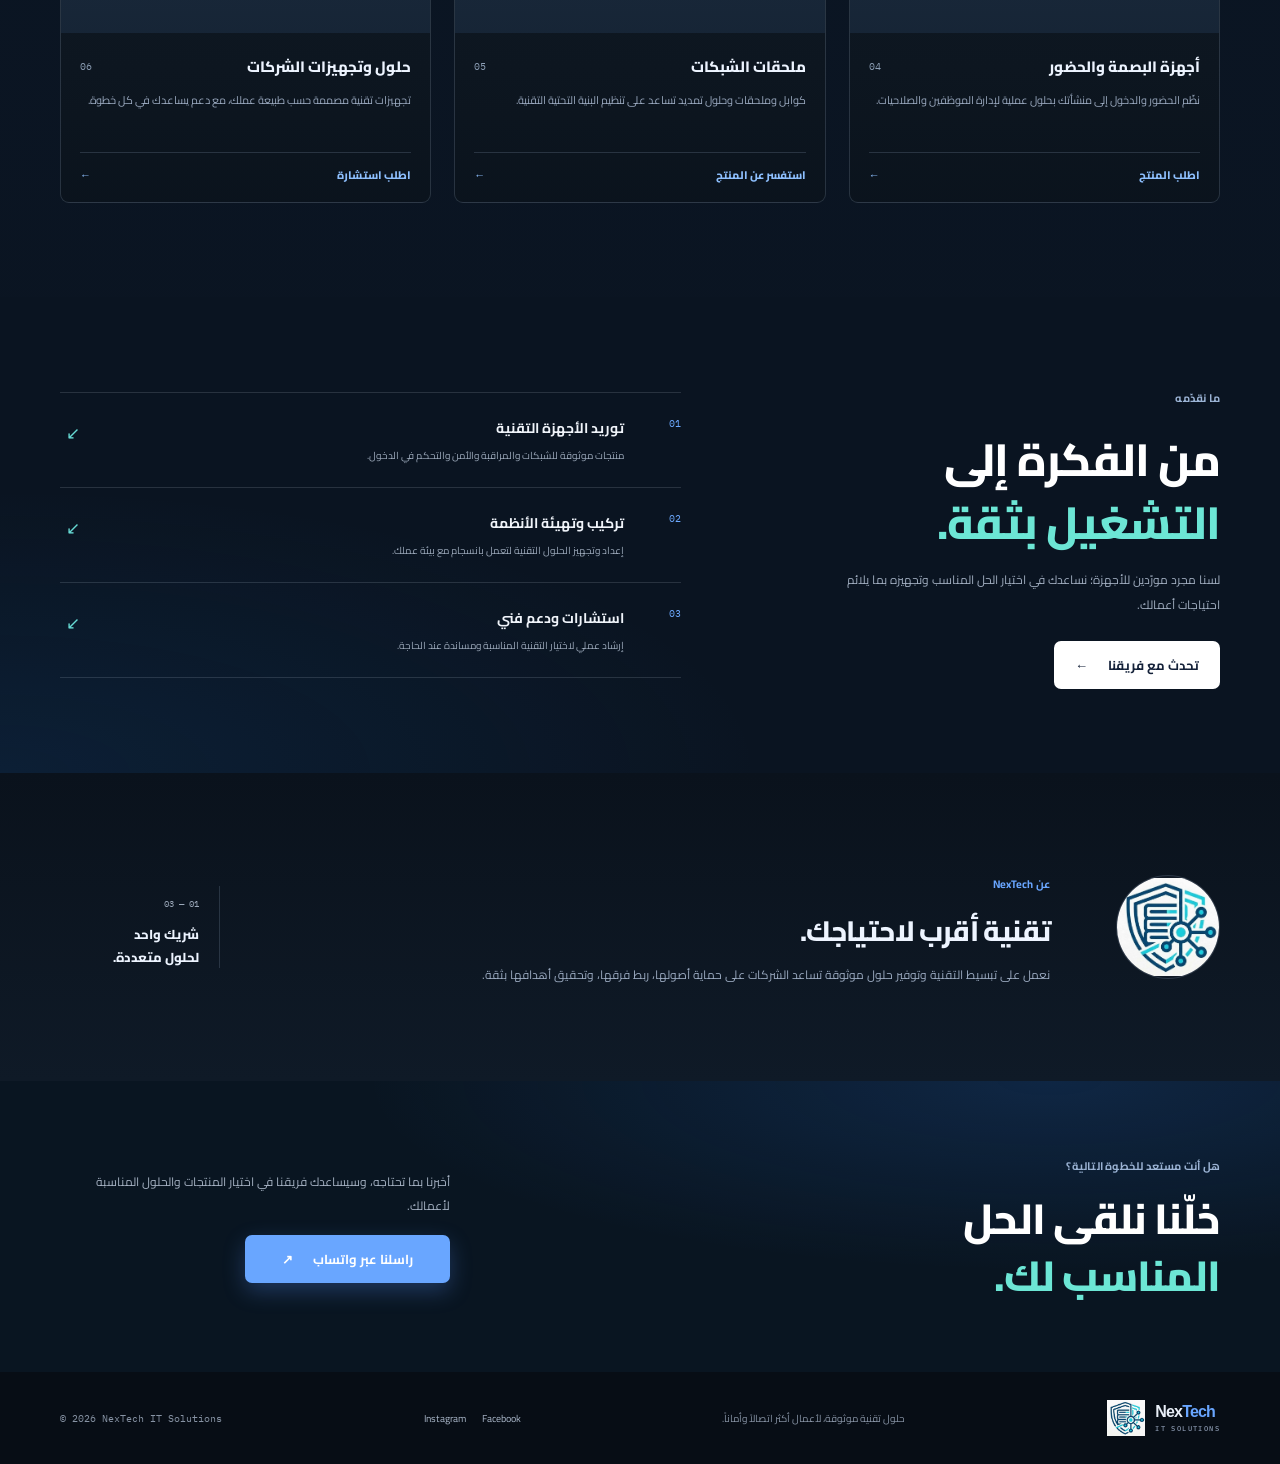
==== commit 3fe95e36: "first web" ====
--- a/index.html
+++ b/index.html
@@ -126,11 +126,11 @@
           <article class="product-card">
             <div class="product-image">
               <img src="https://images.unsplash.com/photo-1551808525-51a94da548ce?auto=format&fit=crop&w=800&q=80" alt="معدات خوادم وحماية الشبكات" loading="lazy">
-              <span class="product-category">سيرفرات</span>
-            </div>
-            <div class="product-info">
-              <div class="product-title-row"><h3>فايروال FortiGate</h3><span class="product-number">03</span></div>
-              <p>حلول حماية للشبكات تساعد على تأمين بياناتك وإدارة حركة المرور بكفاءة.</p>
+              <span class="product-category">فايروال</span>
+            </div>
+            <div class="product-info">
+              <div class="product-title-row"><h3>جدران الحماية (Firewall)</h3><span class="product-number">03</span></div>
+              <p>نقدم حلول Firewall من أشهر البراندات مثل Fortinet، Palo Alto، Cisco، Check Point، Sophos، SonicWall، Juniper و WatchGuard، مع أنواع NGFW وUTM وIPS/IDS وWeb Application Firewall لتناسب كل بيئة عمل.</p>
               <a class="product-link" href="#contact">استفسر عن المنتج <span aria-hidden="true">←</span></a>
             </div>
           </article>
@@ -285,11 +285,11 @@
           "Electronic components and technology solutions",
           "Technician installing and maintaining equipment"
         ],
-        ".product-category": ["Surveillance", "Networking", "Servers", "Access control", "Infrastructure", "IT services"],
+        ".product-category": ["Surveillance", "Networking", "Firewall", "Access control", "Infrastructure", "IT services"],
         ".product-title-row h3": [
           "Smart security cameras",
           "Networking devices",
-          "FortiGate firewall",
+          "Firewall solutions",
           "Biometric & attendance devices",
           "Network accessories",
           "Business technology solutions"
@@ -297,7 +297,7 @@
         ".product-info > p": [
           "Monitor your premises day and night in high definition, with indoor and outdoor options to suit your needs.",
           "Routers, switches, and access points for a fast, stable, and scalable network.",
-          "Network security solutions that help protect your data and efficiently manage traffic.",
+          "Firewall solutions from leading brands such as Fortinet, Palo Alto, Cisco, Check Point, Sophos, SonicWall, Juniper, and WatchGuard, covering NGFW, UTM, IPS/IDS, and Web Application Firewall for every business environment.",
           "Manage attendance and facility access with practical tools for employee and permission management.",
           "Cables, accessories, and structured cabling solutions to keep your infrastructure organized.",
           "Technology tailored to your business, with support at every step."
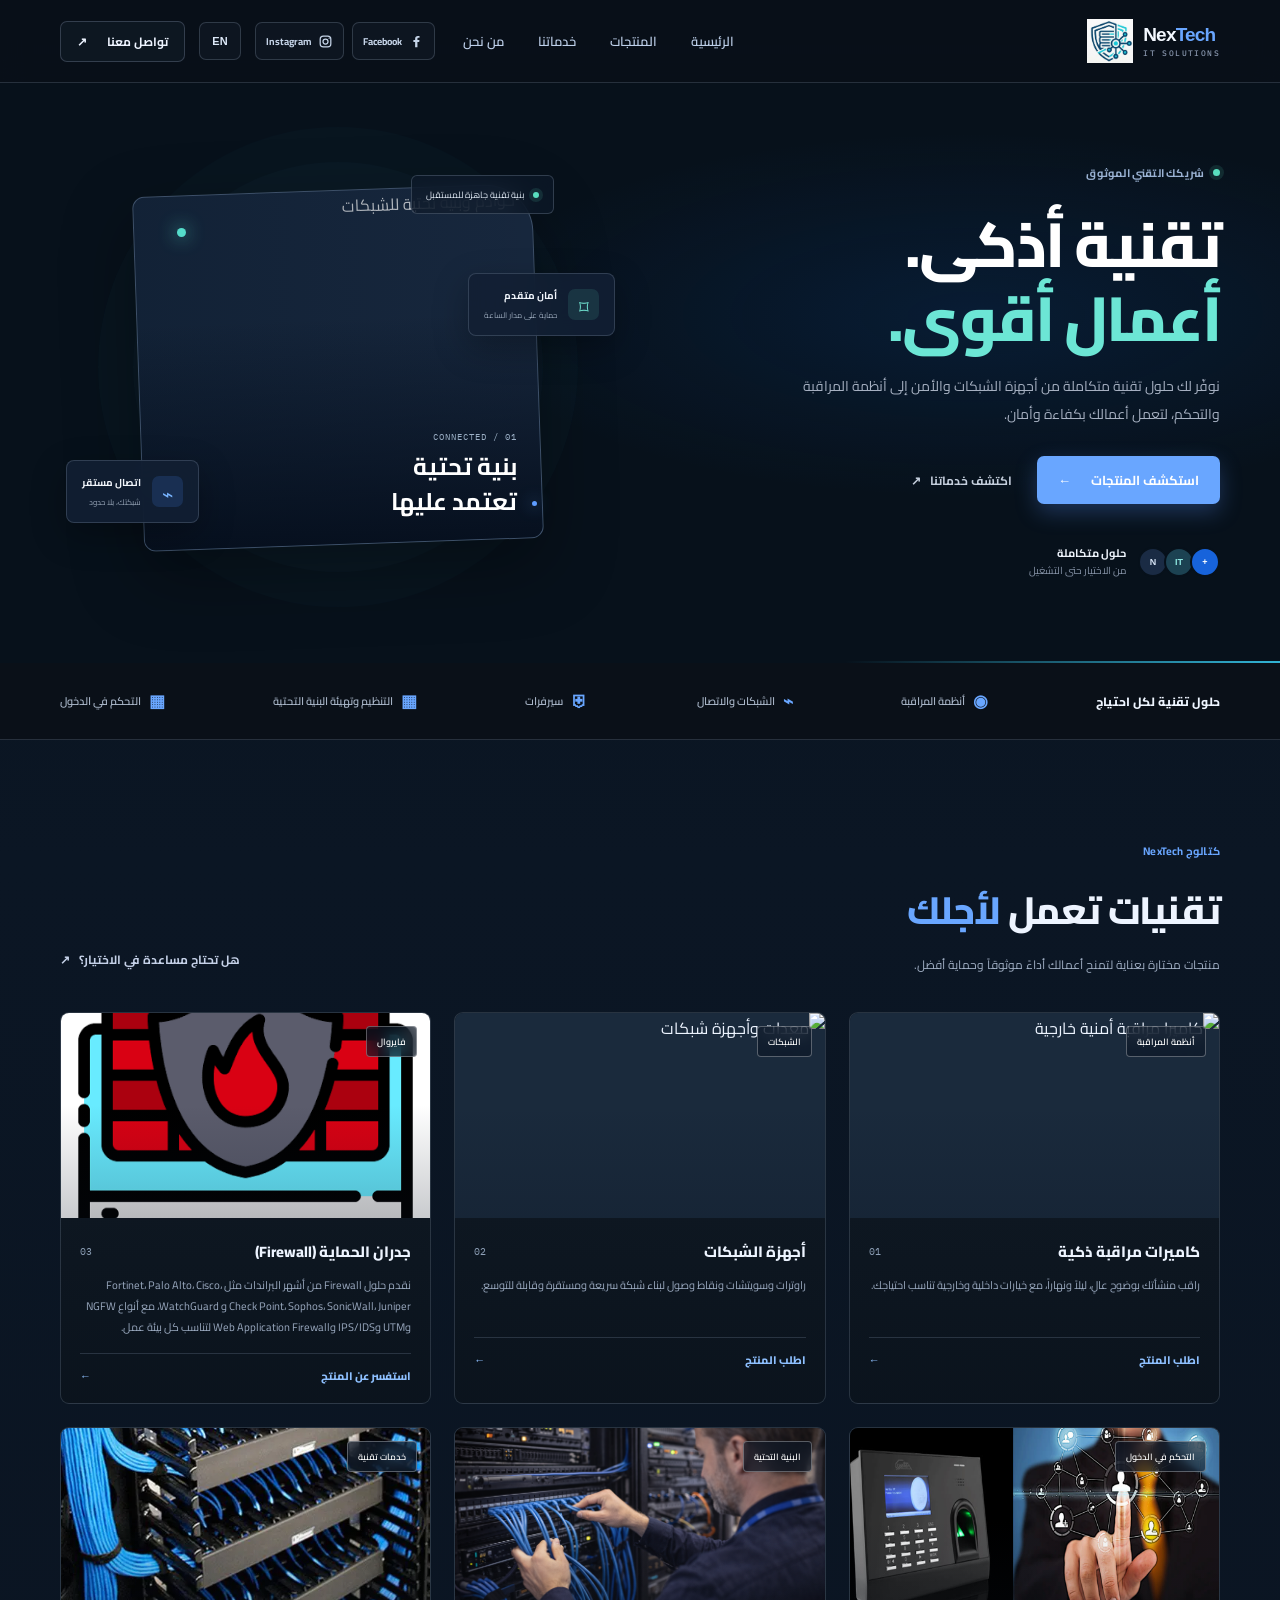
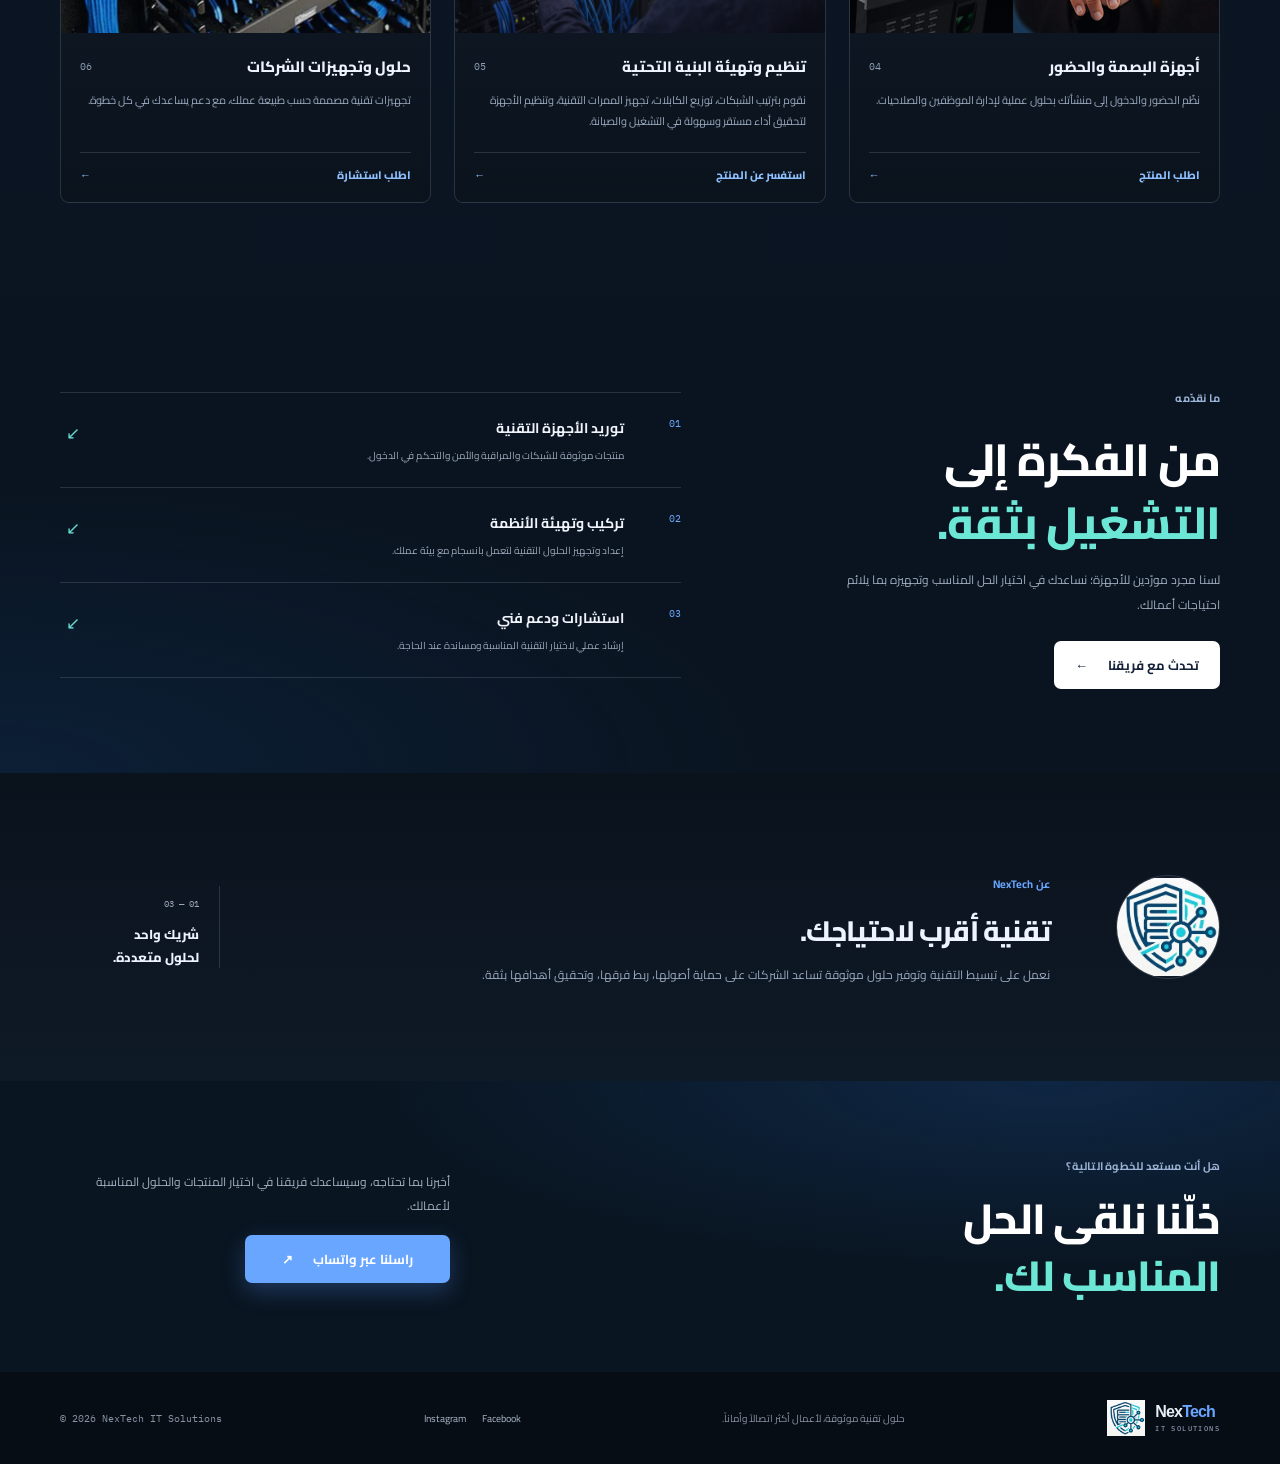
==== commit 541d4322: "first web" ====
--- a/index.html
+++ b/index.html
@@ -83,6 +83,7 @@
         <div class="trust-item"><span class="mini-icon">◉</span> أنظمة المراقبة</div>
         <div class="trust-item"><span class="mini-icon">⌁</span> الشبكات والاتصال</div>
         <div class="trust-item"><span class="mini-icon">⛨</span> سيرفرات</div>
+        <div class="trust-item"><span class="mini-icon">▦</span> التنظيم وتهيئة البنية التحتية</div>
         <div class="trust-item"><span class="mini-icon">▦</span> التحكم في الدخول</div>
       </div>
     </section>
@@ -125,7 +126,7 @@
 
           <article class="product-card">
             <div class="product-image">
-              <img src="https://images.unsplash.com/photo-1551808525-51a94da548ce?auto=format&fit=crop&w=800&q=80" alt="معدات خوادم وحماية الشبكات" loading="lazy">
+              <img src="firewall.jpg" alt="جدار حماية Firewall" loading="lazy">
               <span class="product-category">فايروال</span>
             </div>
             <div class="product-info">
@@ -137,7 +138,7 @@
 
           <article class="product-card">
             <div class="product-image">
-              <img src="https://images.unsplash.com/photo-1614064641938-3bbee52942c7?auto=format&fit=crop&w=800&q=80" alt="قارئ بصمة للتحكم في الدخول" loading="lazy">
+              <img src="fingerprint2.jpg" alt="قارئ بصمة للتحكم في الدخول" loading="lazy">
               <span class="product-category">التحكم في الدخول</span>
             </div>
             <div class="product-info">
@@ -149,19 +150,19 @@
 
           <article class="product-card">
             <div class="product-image">
-              <img src="https://images.unsplash.com/photo-1518770660439-4636190af475?auto=format&fit=crop&w=800&q=80" alt="مكونات إلكترونية وحلول تقنية" loading="lazy">
+              <img src="infrastructure network.jpg" alt="تنظيم وتهيئة البنية التحتية" loading="lazy">
               <span class="product-category">البنية التحتية</span>
             </div>
             <div class="product-info">
-              <div class="product-title-row"><h3>ملحقات الشبكات</h3><span class="product-number">05</span></div>
-              <p>كوابل وملحقات وحلول تمديد تساعد على تنظيم البنية التحتية التقنية.</p>
+              <div class="product-title-row"><h3>تنظيم وتهيئة البنية التحتية</h3><span class="product-number">05</span></div>
+              <p>نقوم بترتيب الشبكات، توزيع الكابلات، تجهيز الممرات التقنية، وتنظيم الأجهزة لتحقيق أداء مستقر وسهولة في التشغيل والصيانة.</p>
               <a class="product-link" href="#contact">استفسر عن المنتج <span aria-hidden="true">←</span></a>
             </div>
           </article>
 
           <article class="product-card">
             <div class="product-image">
-              <img src="https://images.unsplash.com/photo-1581092921461-eab62e97a780?auto=format&fit=crop&w=800&q=80" alt="فني يعمل على تركيب وصيانة الأجهزة" loading="lazy">
+              <img src="Business technology solutions.jpg" alt="حلول وتجهيزات الشركات" loading="lazy">
               <span class="product-category">خدمات تقنية</span>
             </div>
             <div class="product-info">
@@ -271,6 +272,7 @@
           "<span class=\"mini-icon\">◉</span> Surveillance systems",
           "<span class=\"mini-icon\">⌁</span> Networking & connectivity",
           "<span class=\"mini-icon\">⛨</span> Servers",
+          "<span class=\"mini-icon\">▦</span> Infrastructure setup & organization",
           "<span class=\"mini-icon\">▦</span> Access control"
         ],
         ".eyebrow-dark": ["NexTech catalog", "About NexTech"],
@@ -278,12 +280,12 @@
         ".section-heading p": "Carefully selected products for reliable performance and better protection.",
         ".dark-link": "Need help choosing? <span aria-hidden=\"true\">↗</span>",
         ".product-image img[alt]": [
-          "Outdoor security camera",
+          "Surveillance system camera",
           "Networking equipment",
-          "Server and network security equipment",
+          "Firewall security system",
           "Biometric access control reader",
-          "Electronic components and technology solutions",
-          "Technician installing and maintaining equipment"
+          "Infrastructure network setup",
+          "Business technology solutions"
         ],
         ".product-category": ["Surveillance", "Networking", "Firewall", "Access control", "Infrastructure", "IT services"],
         ".product-title-row h3": [
@@ -291,7 +293,7 @@
           "Networking devices",
           "Firewall solutions",
           "Biometric & attendance devices",
-          "Network accessories",
+          "Infrastructure setup & organization",
           "Business technology solutions"
         ],
         ".product-info > p": [
@@ -299,7 +301,7 @@
           "Routers, switches, and access points for a fast, stable, and scalable network.",
           "Firewall solutions from leading brands such as Fortinet, Palo Alto, Cisco, Check Point, Sophos, SonicWall, Juniper, and WatchGuard, covering NGFW, UTM, IPS/IDS, and Web Application Firewall for every business environment.",
           "Manage attendance and facility access with practical tools for employee and permission management.",
-          "Cables, accessories, and structured cabling solutions to keep your infrastructure organized.",
+          "We organize networks, cable layouts, technical pathways, and device placement to ensure stable performance and easier maintenance.",
           "Technology tailored to your business, with support at every step."
         ],
         ".product-link": [
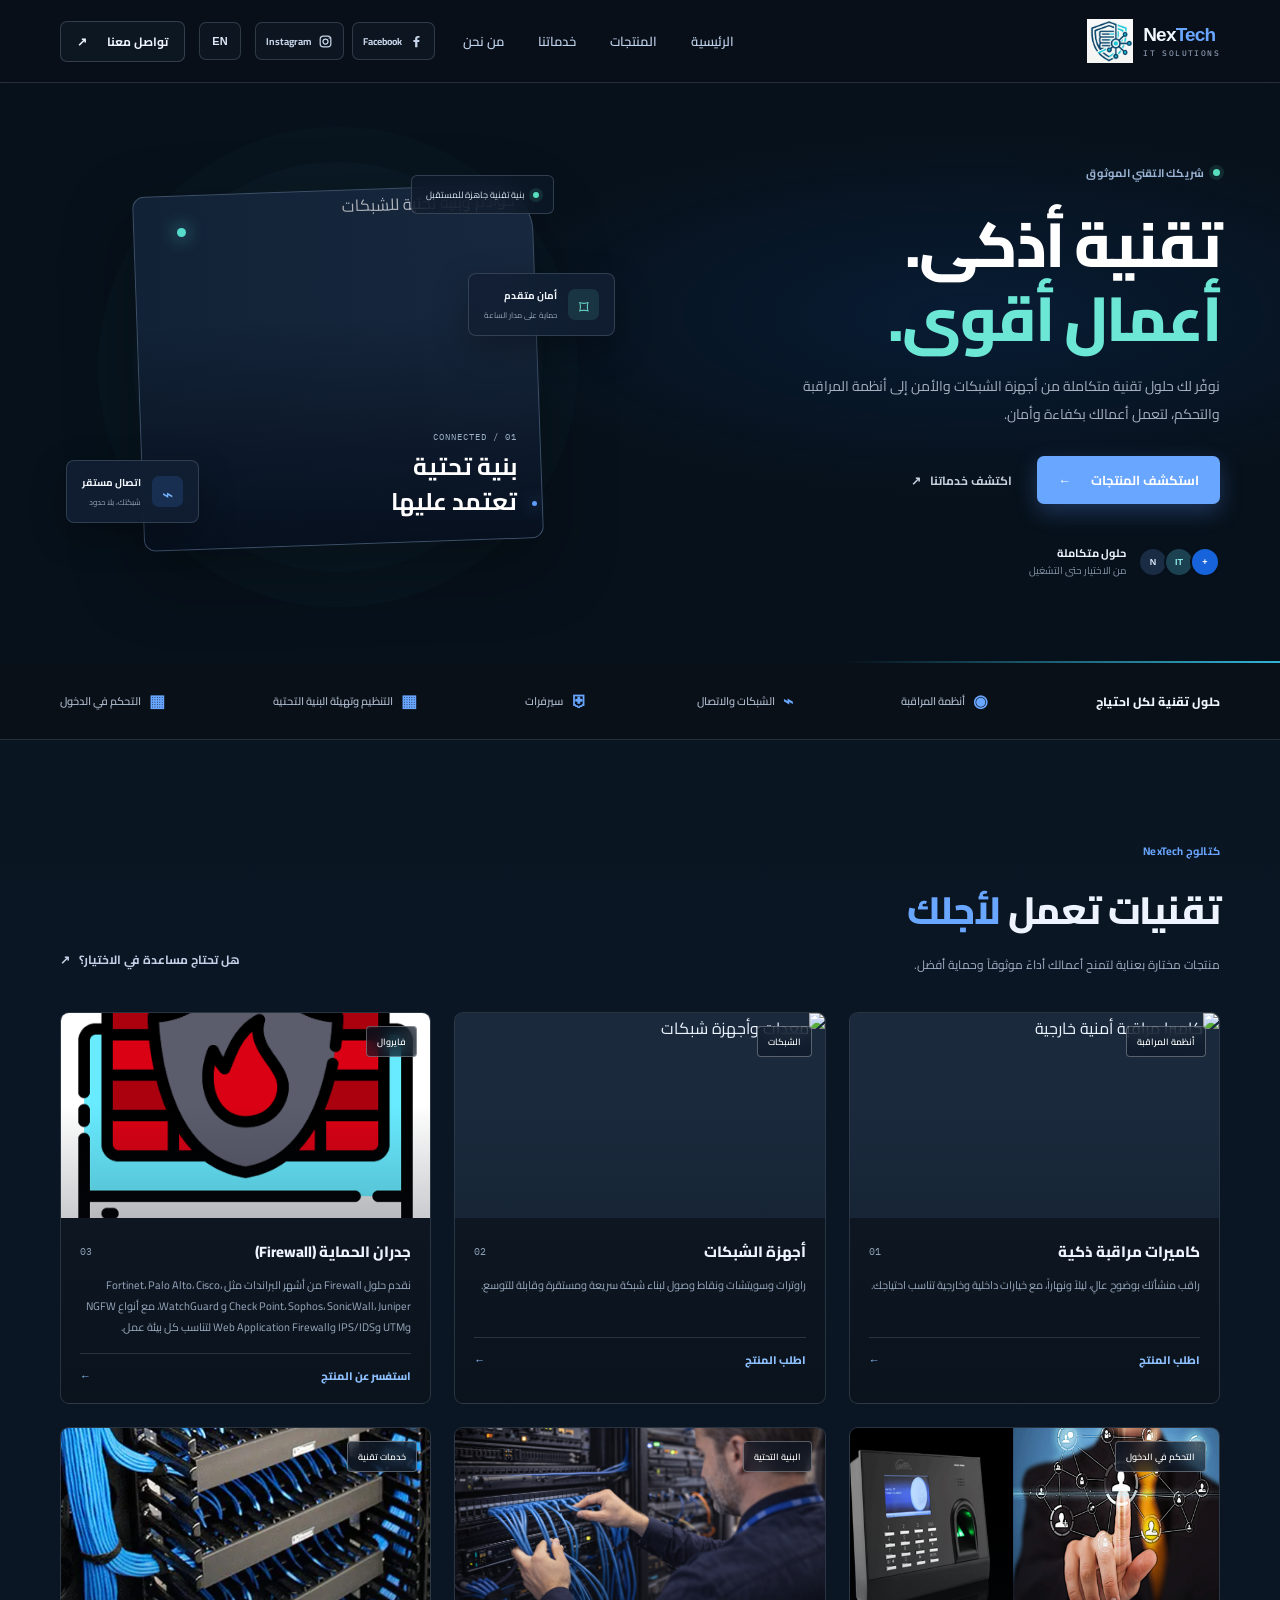
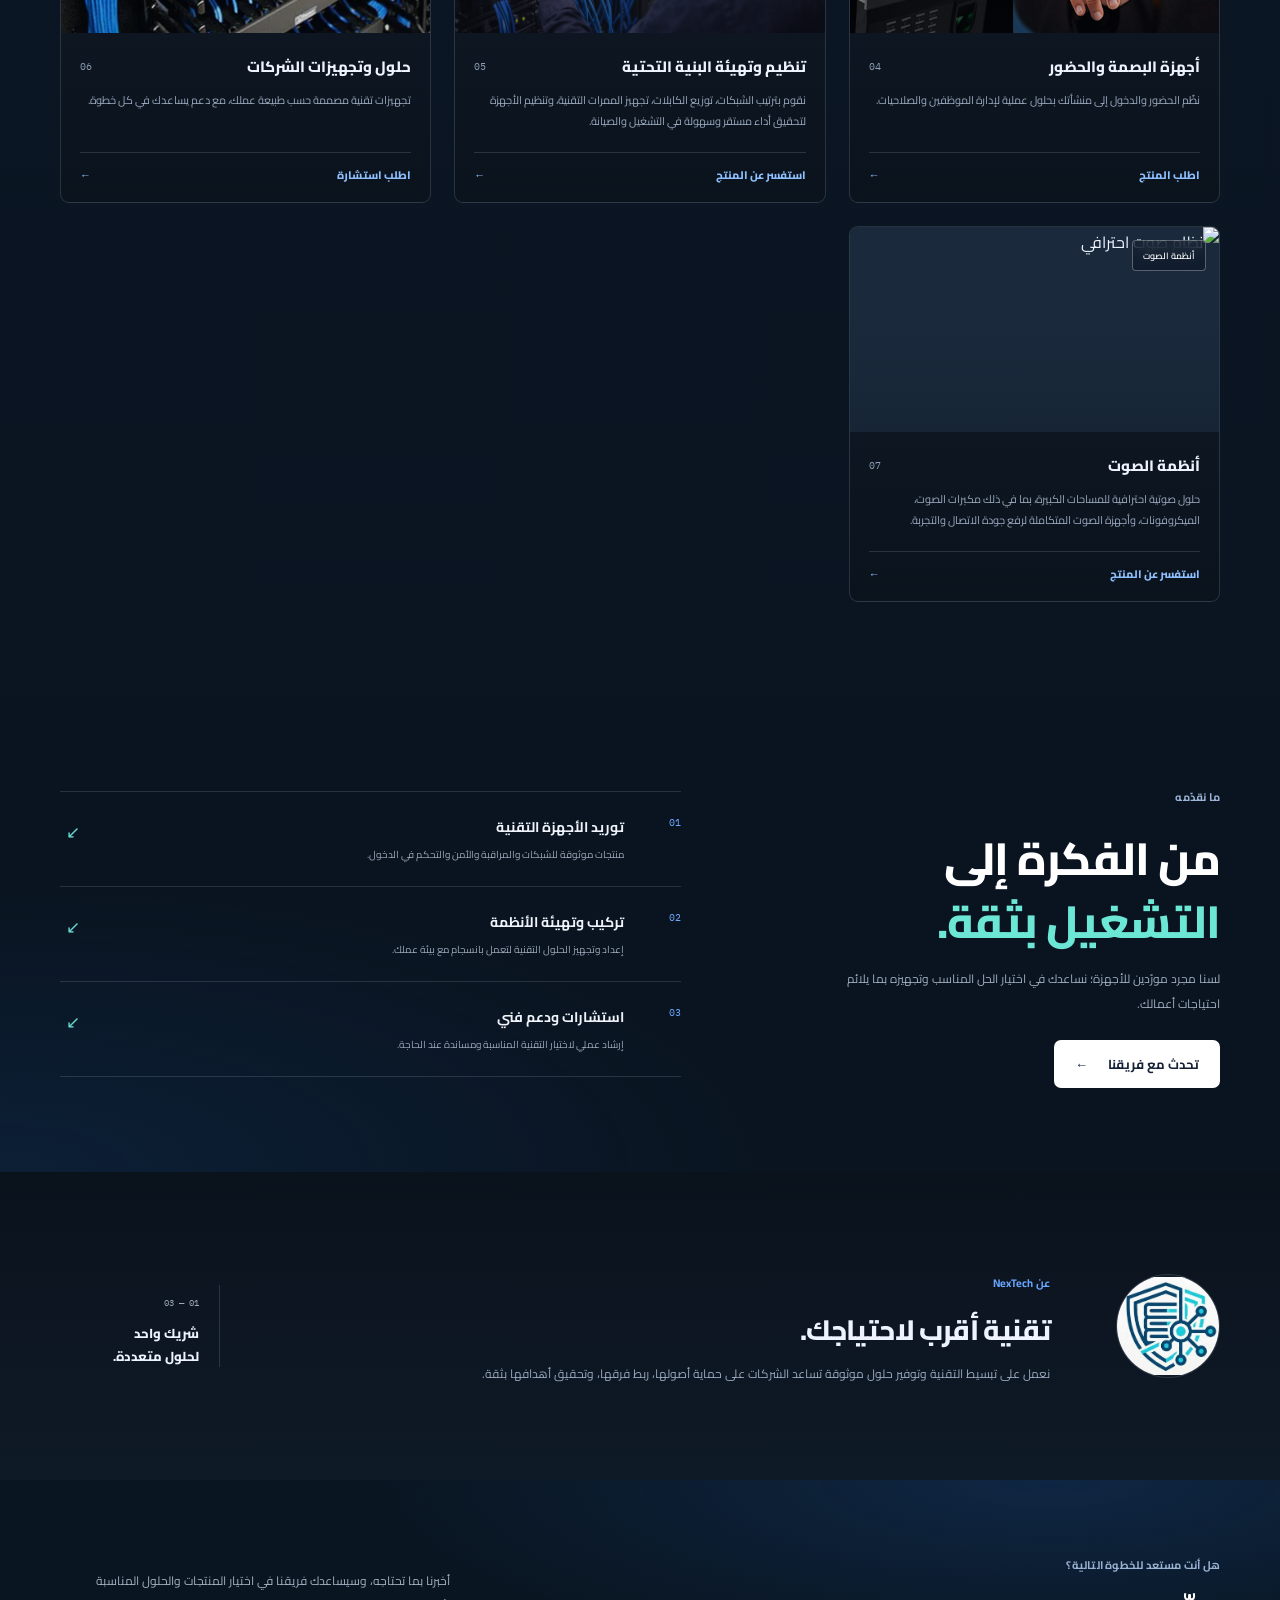
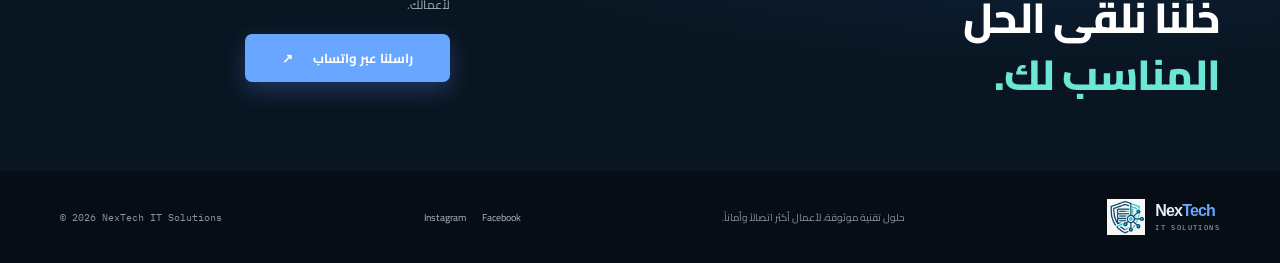
==== commit 4286e8d1: "edit web" ====
--- a/index.html
+++ b/index.html
@@ -169,6 +169,18 @@
               <div class="product-title-row"><h3>حلول وتجهيزات الشركات</h3><span class="product-number">06</span></div>
               <p>تجهيزات تقنية مصممة حسب طبيعة عملك، مع دعم يساعدك في كل خطوة.</p>
               <a class="product-link" href="#contact">اطلب استشارة <span aria-hidden="true">←</span></a>
+            </div>
+          </article>
+
+          <article class="product-card">
+            <div class="product-image">
+              <img src="https://images.unsplash.com/photo-1511379938547-c1f69419868d?auto=format&fit=crop&w=800&q=80" alt="نظام صوت احترافي" loading="lazy">
+              <span class="product-category">أنظمة الصوت</span>
+            </div>
+            <div class="product-info">
+              <div class="product-title-row"><h3>أنظمة الصوت</h3><span class="product-number">07</span></div>
+              <p>حلول صوتية احترافية للمساحات الكبيرة، بما في ذلك مكبرات الصوت، الميكروفونات، وأجهزة الصوت المتكاملة لرفع جودة الاتصال والتجربة.</p>
+              <a class="product-link" href="#contact">استفسر عن المنتج <span aria-hidden="true">←</span></a>
             </div>
           </article>
         </div>
@@ -285,16 +297,18 @@
           "Firewall security system",
           "Biometric access control reader",
           "Infrastructure network setup",
-          "Business technology solutions"
-        ],
-        ".product-category": ["Surveillance", "Networking", "Firewall", "Access control", "Infrastructure", "IT services"],
+          "Business technology solutions",
+          "Professional sound system"
+        ],
+        ".product-category": ["Surveillance", "Networking", "Firewall", "Access control", "Infrastructure", "IT services", "Sound systems"],
         ".product-title-row h3": [
           "Smart security cameras",
           "Networking devices",
           "Firewall solutions",
           "Biometric & attendance devices",
           "Infrastructure setup & organization",
-          "Business technology solutions"
+          "Business technology solutions",
+          "Sound systems"
         ],
         ".product-info > p": [
           "Monitor your premises day and night in high definition, with indoor and outdoor options to suit your needs.",
@@ -302,7 +316,8 @@
           "Firewall solutions from leading brands such as Fortinet, Palo Alto, Cisco, Check Point, Sophos, SonicWall, Juniper, and WatchGuard, covering NGFW, UTM, IPS/IDS, and Web Application Firewall for every business environment.",
           "Manage attendance and facility access with practical tools for employee and permission management.",
           "We organize networks, cable layouts, technical pathways, and device placement to ensure stable performance and easier maintenance.",
-          "Technology tailored to your business, with support at every step."
+          "Technology tailored to your business, with support at every step.",
+          "Professional audio solutions for large spaces, including speakers, microphones, and integrated sound systems that improve communication and the overall experience."
         ],
         ".product-link": [
           "Order this product <span aria-hidden=\"true\">←</span>",
@@ -310,7 +325,8 @@
           "Ask about this product <span aria-hidden=\"true\">←</span>",
           "Order this product <span aria-hidden=\"true\">←</span>",
           "Ask about this product <span aria-hidden=\"true\">←</span>",
-          "Request a consultation <span aria-hidden=\"true\">←</span>"
+          "Request a consultation <span aria-hidden=\"true\">←</span>",
+          "Ask about this product <span aria-hidden=\"true\">←</span>"
         ],
         ".services-intro > .eyebrow": "What we do",
         ".services-intro h2": "From idea to<br><span>confident operation.</span>",
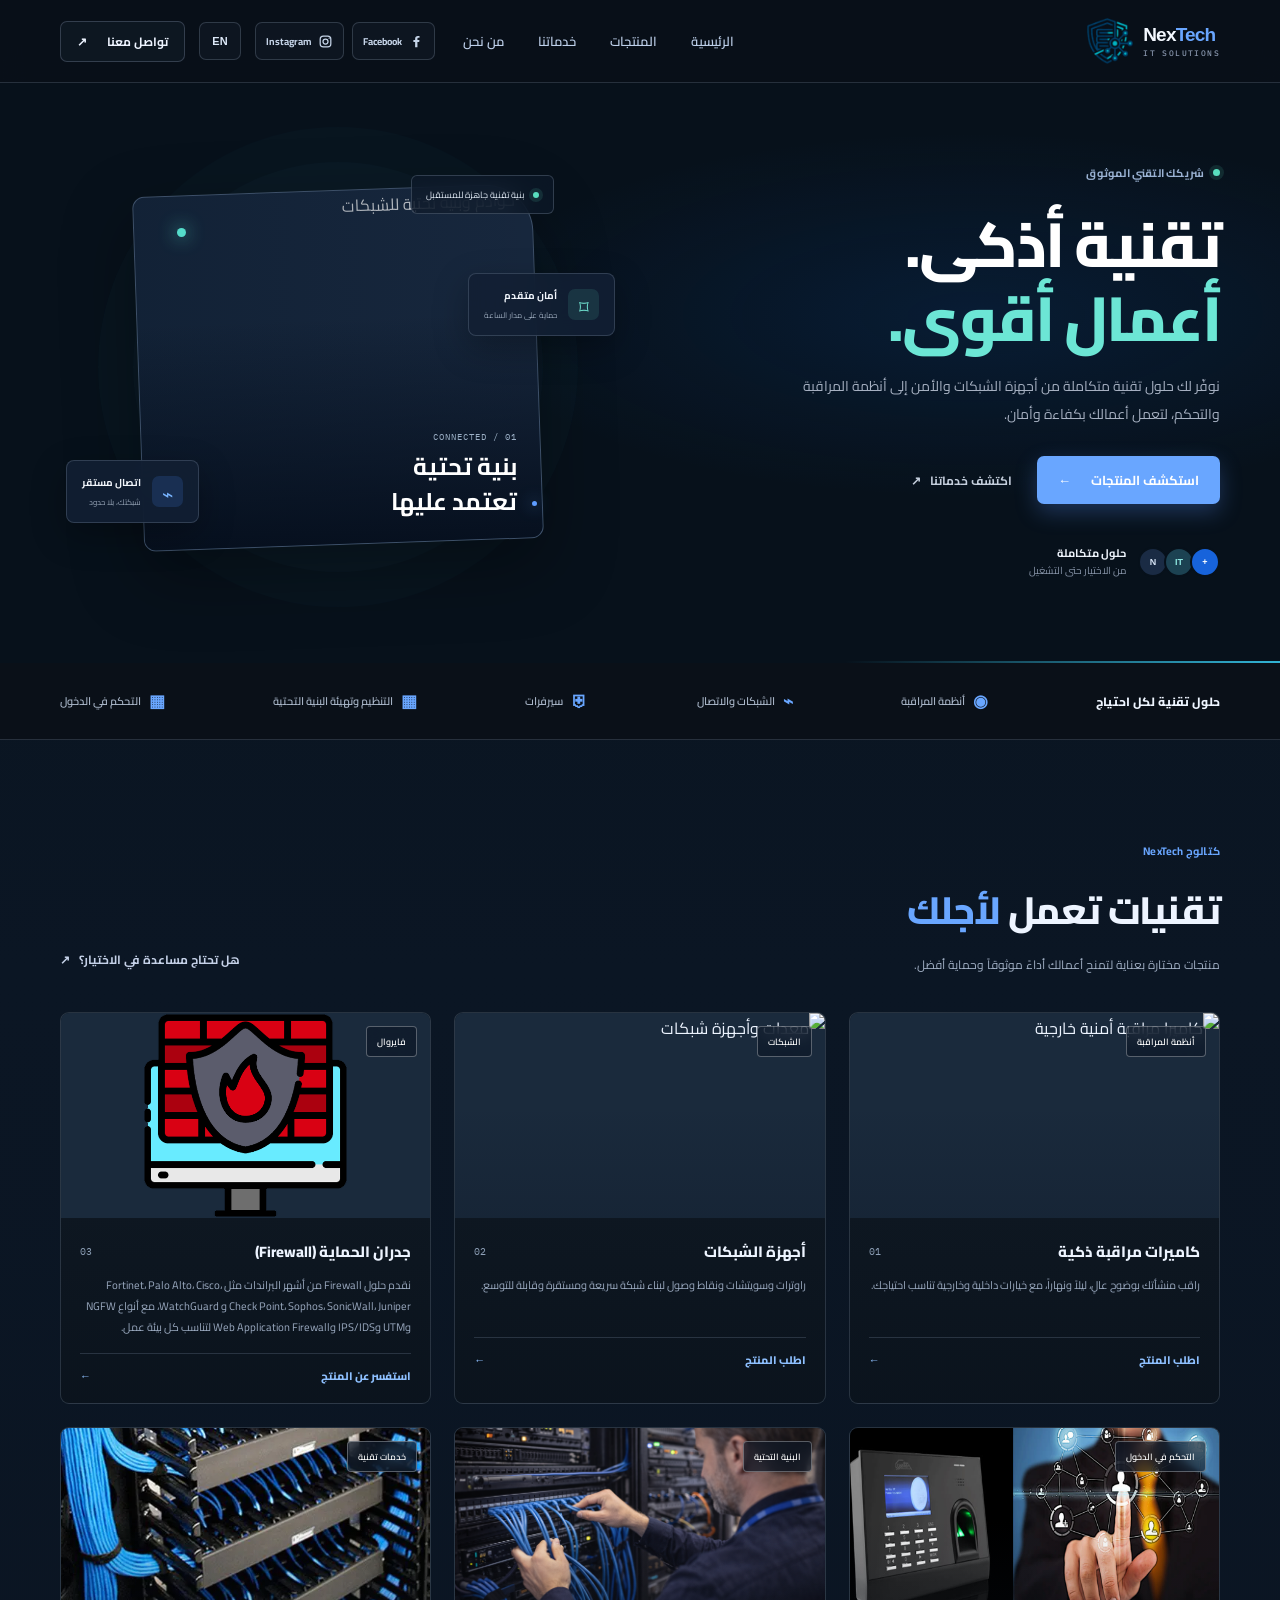
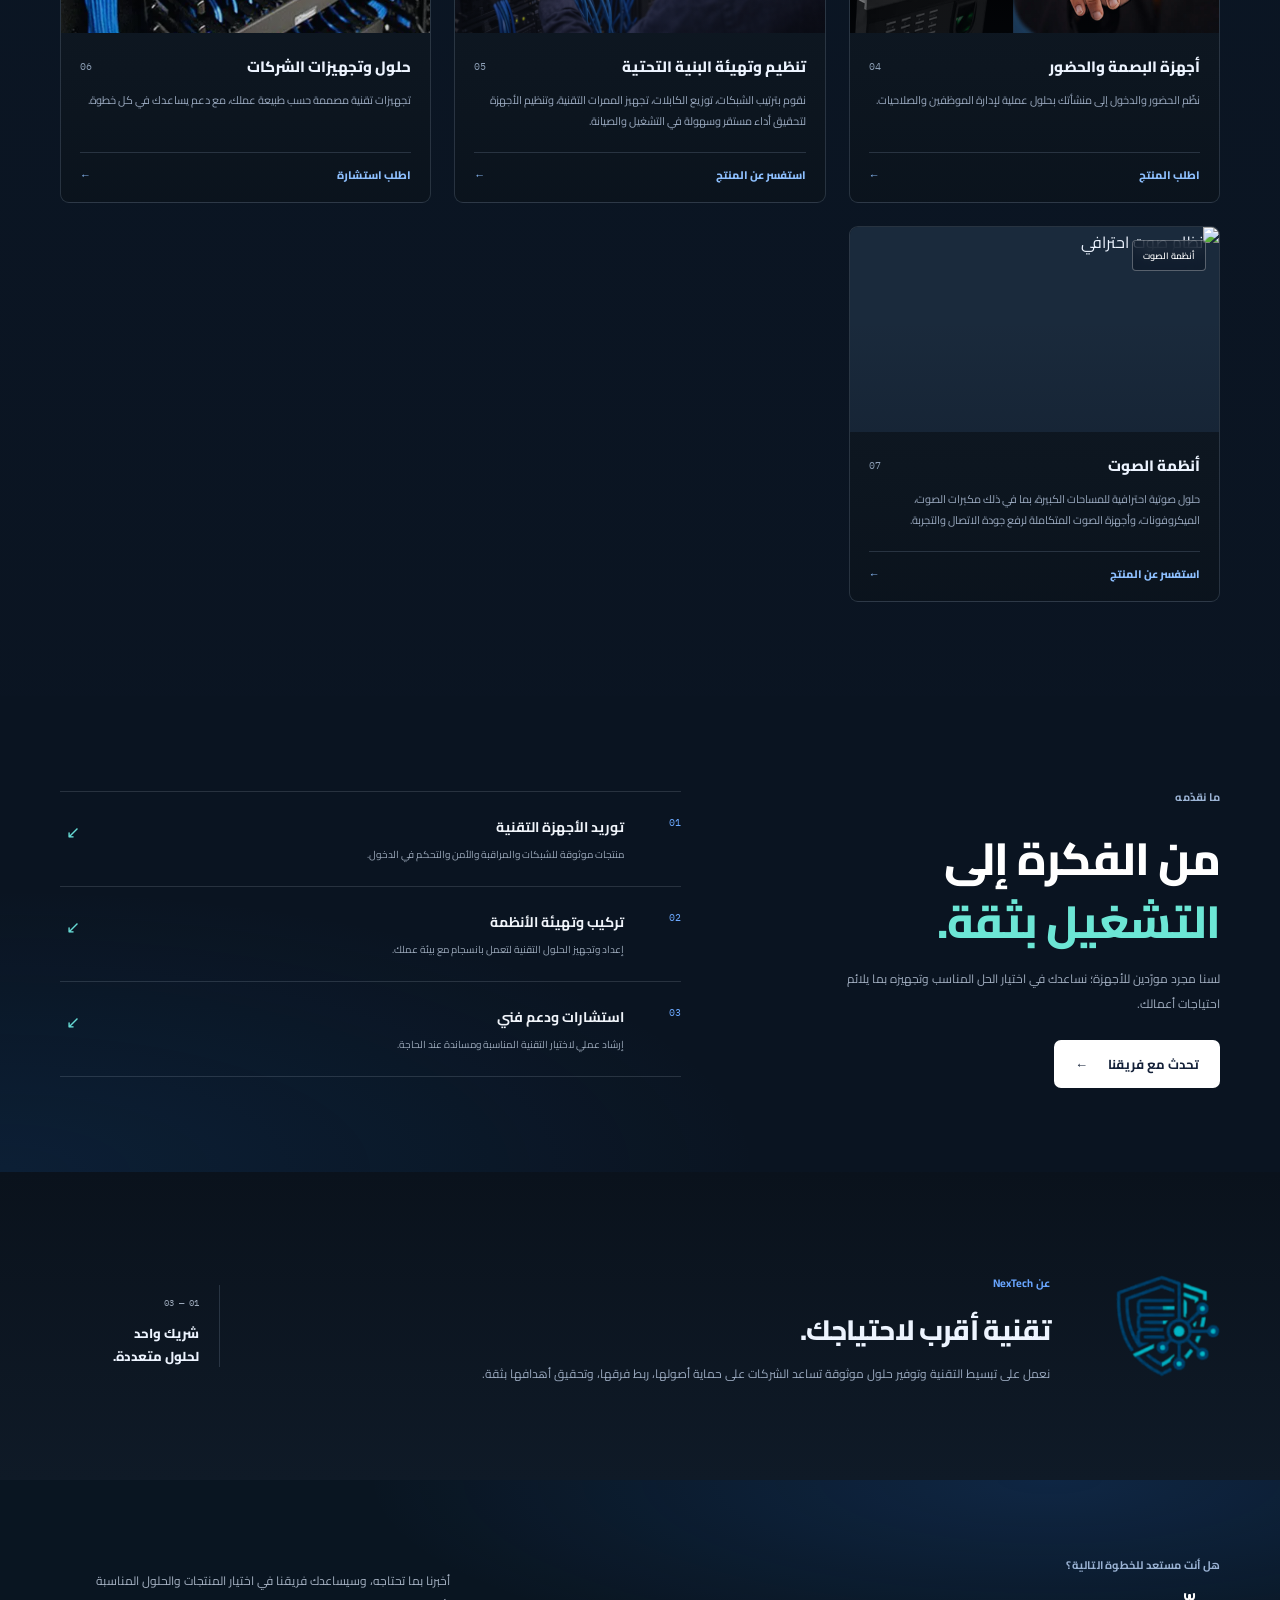
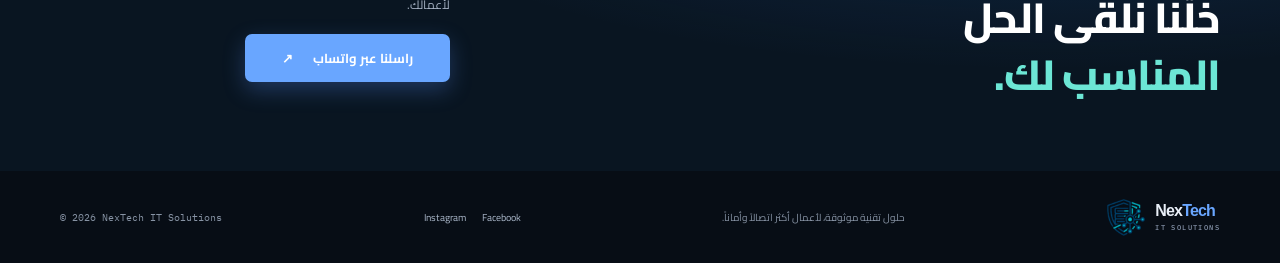
==== commit e3ccdfdf: "update firewall and images" ====
--- a/index.html
+++ b/index.html
@@ -15,7 +15,7 @@
   <header class="site-header">
     <div class="container nav-wrap">
       <a class="brand" href="#home" aria-label="NexTech - الصفحة الرئيسية">
-        <img class="header-logo" src="nextphoto.jpg" alt="شعار NexTech">
+        <img class="header-logo" src="nextphoto.png" alt="شعار NexTech">
         <span class="brand-name">Nex<span>Tech</span><small>IT SOLUTIONS</small></span>
       </a>
 
@@ -125,8 +125,8 @@
           </article>
 
           <article class="product-card">
-            <div class="product-image">
-              <img src="firewall.jpg" alt="جدار حماية Firewall" loading="lazy">
+            <div class="product-image product-image-firewall">
+              <img src="firewall.png" alt="جدار حماية Firewall" loading="lazy">
               <span class="product-category">فايروال</span>
             </div>
             <div class="product-info">
@@ -217,7 +217,7 @@
 
     <section class="about-section section-space" id="about">
       <div class="container about-inner">
-        <div class="about-mark"><img src="nextphoto.jpg" alt="شعار NexTech"></div>
+        <div class="about-mark"><img src="nextphoto.png" alt="شعار NexTech"></div>
         <div class="about-copy">
           <span class="eyebrow eyebrow-dark">عن NexTech</span>
           <h2>تقنية أقرب لاحتياجك.</h2>
@@ -244,7 +244,7 @@
   <footer class="site-footer">
     <div class="container footer-inner">
       <a class="brand footer-brand" href="#home" aria-label="NexTech - إلى الأعلى">
-        <img class="footer-logo" src="nextphoto.jpg" alt="شعار NexTech">
+        <img class="footer-logo" src="nextphoto.png" alt="شعار NexTech">
         <span class="brand-name">Nex<span>Tech</span><small>IT SOLUTIONS</small></span>
       </a>
       <p>حلول تقنية موثوقة، لأعمال أكثر اتصالاً وأماناً.</p>
--- a/style.css
+++ b/style.css
@@ -108,7 +108,10 @@
 .product-image { position: relative; height: 205px; overflow: hidden; background: #1a2a3c; }
 .product-image::after { position: absolute; inset: 45% 0 0; background: linear-gradient(0deg, rgba(10, 19, 33, .22), transparent); content: ""; pointer-events: none; }
 .product-image img { width: 100%; height: 100%; object-fit: cover; transition: transform .45s ease; }
+.product-image-firewall::after { display: none; }
+.product-image-firewall img { object-fit: contain; }
 .product-card:hover .product-image img { transform: scale(1.045); }
+.product-card:hover .product-image-firewall img { transform: none; }
 .product-category { position: absolute; z-index: 1; top: 13px; right: 13px; padding: 6px 10px; border: 1px solid rgba(255, 255, 255, .3); border-radius: 4px; color: #fff; background: rgba(12, 22, 38, .64); font-size: 9px; font-weight: 600; backdrop-filter: blur(8px); }
 .product-info { padding: 19px 19px 17px; }
 .product-title-row { justify-content: space-between; gap: 12px; }
@@ -130,7 +133,7 @@
 .service-arrow { padding-top: 2px; color: #66d9d3; font-size: 17px; }
 .about-section { background: linear-gradient(180deg, #0a121c 0%, #0f1a27 100%); }
 .about-inner { display: grid; grid-template-columns: 125px 1fr 160px; align-items: center; gap: 45px; }
-.about-mark { width: 104px; height: 104px; display: grid; place-items: center; overflow: hidden; border: 1px solid var(--line); border-radius: 50%; background: rgba(17, 26, 38, .9); }
+.about-mark { width: 104px; height: 104px; display: grid; place-items: center; }
 .about-mark img { width: 100%; height: 100%; object-fit: contain; }
 .about-copy h2 { margin-block: 8px 6px; font-size: 28px; }
 .about-copy p { max-width: 610px; margin: 0; color: #9aa9bf; font-size: 12px; line-height: 2; }
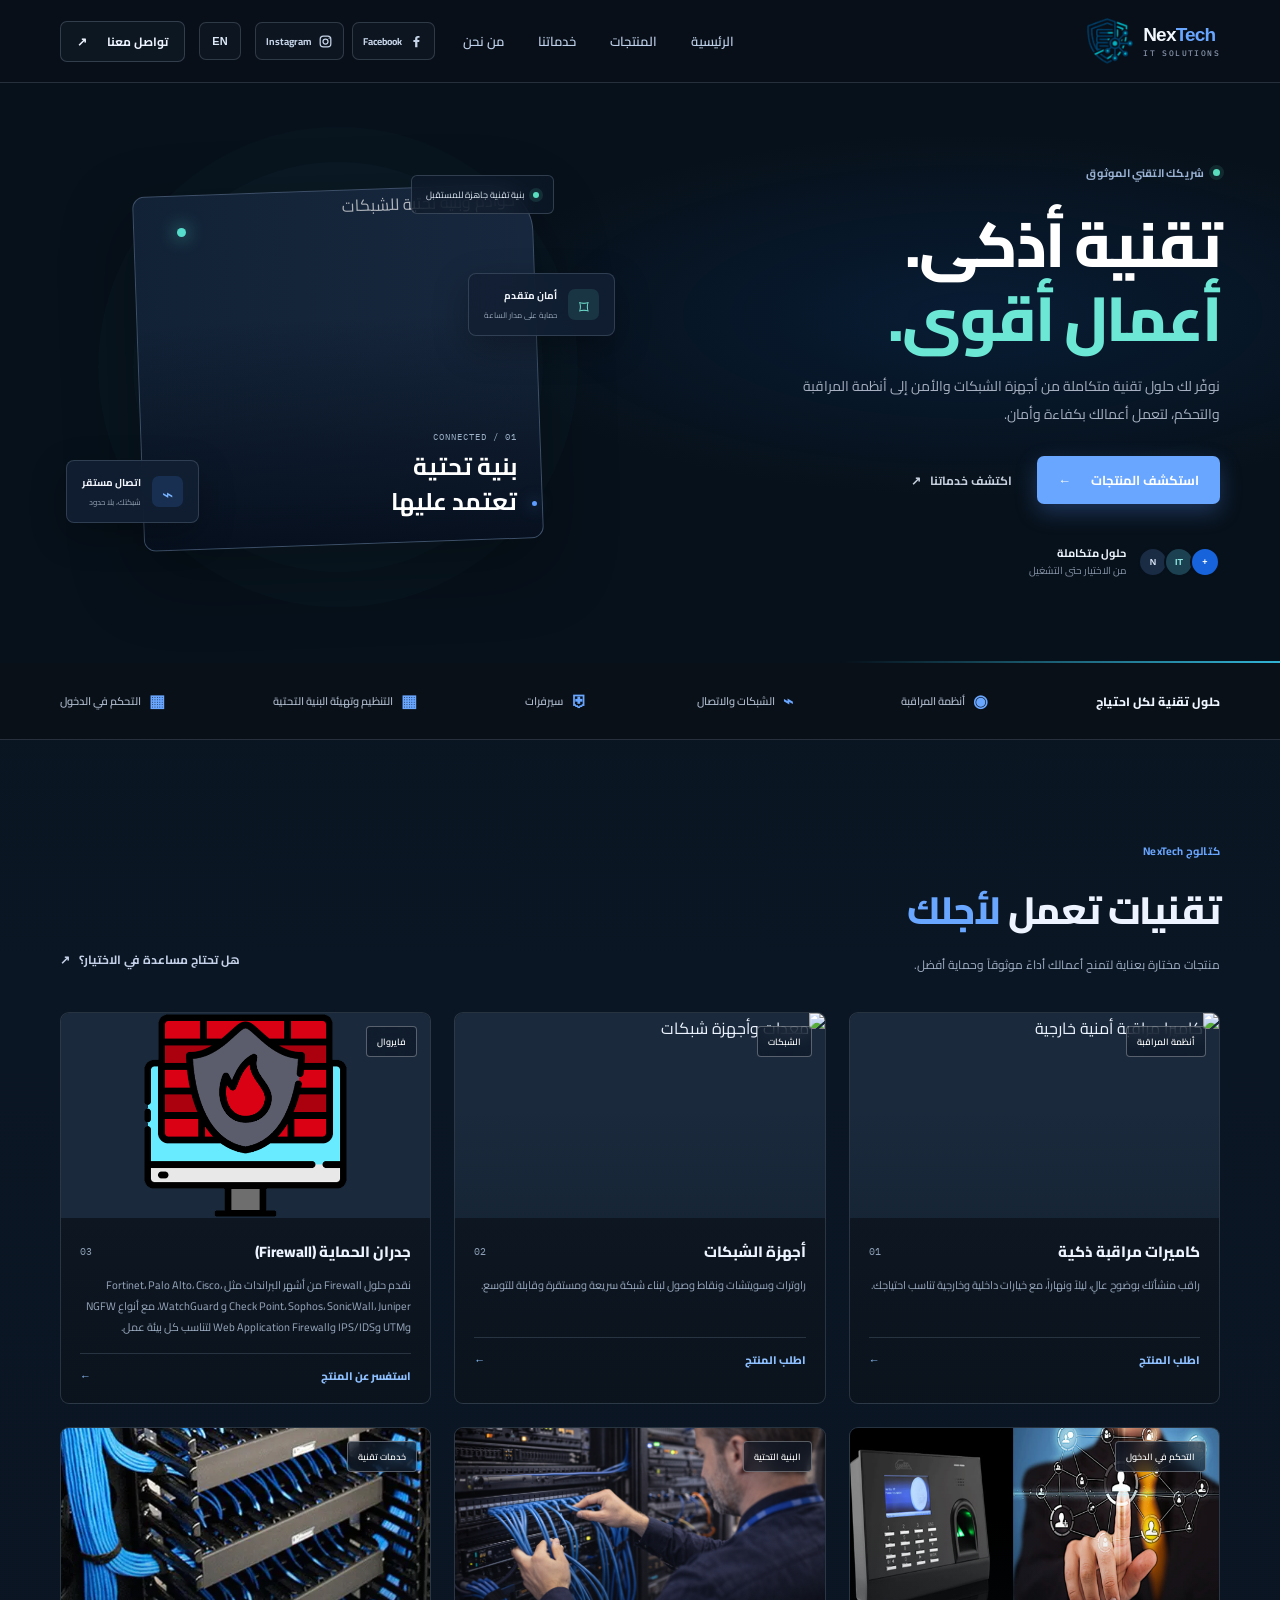
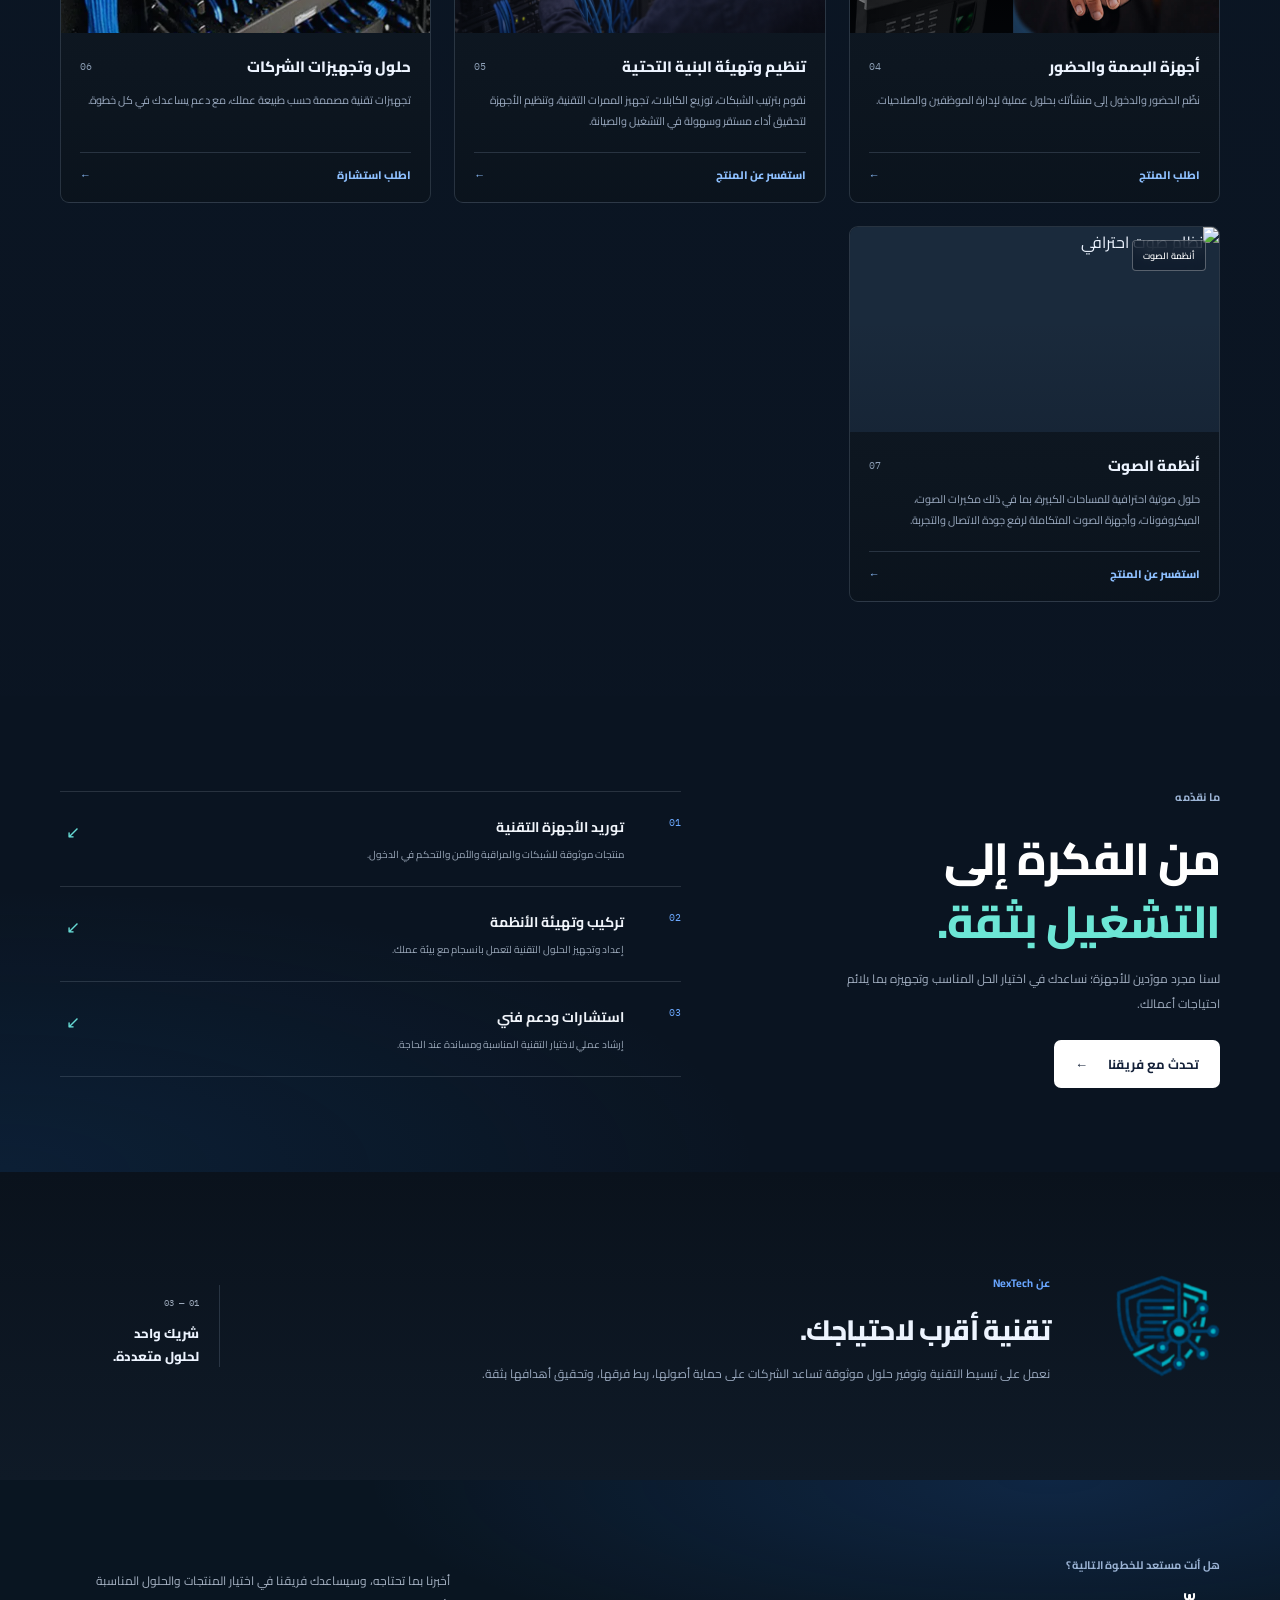
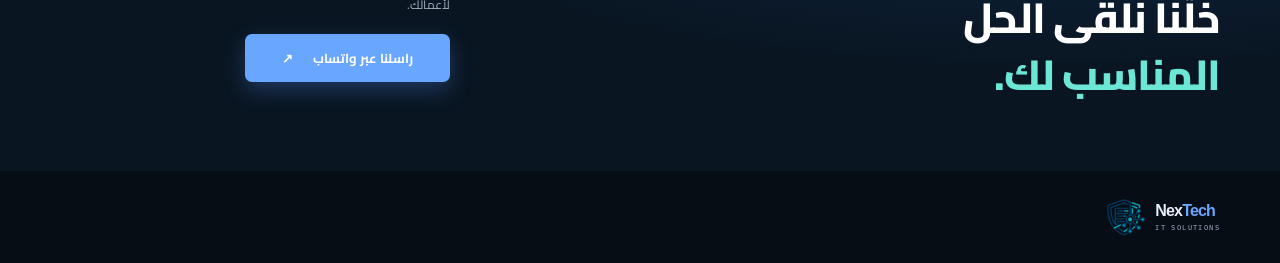
==== commit 9ad24a12: "update انيشمين" ====
--- a/index.html
+++ b/index.html
@@ -404,5 +404,43 @@
       button.addEventListener("click", () => setLanguage(language === "ar" ? "en" : "ar"));
     })();
   </script>
+  <script>
+    (() => {
+      if (!("IntersectionObserver" in window) || window.matchMedia("(prefers-reduced-motion: reduce)").matches) return;
+
+      const revealSelectors = [
+        ".hero-copy > *",
+        ".hero-visual",
+        ".trust-inner > *",
+        ".section-heading",
+        ".product-card",
+        ".services-intro > *",
+        ".service-item",
+        ".about-inner > *",
+        ".contact-inner > *",
+        ".footer-inner > *"
+      ];
+      const revealElements = document.querySelectorAll(revealSelectors.join(","));
+
+      [".trust-item", ".product-card", ".service-item"].forEach((selector) => {
+        document.querySelectorAll(selector).forEach((element, index) => {
+          element.style.setProperty("--reveal-delay", `${Math.min(index, 4) * 90}ms`);
+        });
+      });
+
+      revealElements.forEach((element) => element.classList.add("reveal"));
+      document.documentElement.classList.add("motion-ready");
+
+      const observer = new IntersectionObserver((entries, currentObserver) => {
+        entries.forEach((entry) => {
+          if (!entry.isIntersecting) return;
+          entry.target.classList.add("is-visible");
+          currentObserver.unobserve(entry.target);
+        });
+      }, { threshold: 0.12, rootMargin: "0px 0px -32px 0px" });
+
+      revealElements.forEach((element) => observer.observe(element));
+    })();
+  </script>
 </body>
 </html>
--- a/style.css
+++ b/style.css
@@ -89,6 +89,11 @@
 .visual-orbit { position: absolute; z-index: 0; width: 9px; height: 9px; border-radius: 50%; background: #55dcca; box-shadow: 0 0 18px #55dcca; }
 .orbit-one { top: 16%; left: 21%; }
 .orbit-two { right: 14%; bottom: 16%; width: 5px; height: 5px; background: #5e9cff; box-shadow: 0 0 16px #5e9cff; }
+.hero-visual .status-dot { animation: status-pulse 2.4s ease-in-out infinite; }
+.floating-chip { animation: chip-float 5s ease-in-out infinite; }
+.chip-network { animation-delay: -2.5s; }
+.orbit-one { animation: orbit-pulse 3s ease-in-out infinite; }
+.orbit-two { animation: orbit-pulse 3s ease-in-out -1.5s infinite; }
 .hero-bottom-line { position: absolute; right: 0; bottom: 0; width: 34%; height: 2px; background: linear-gradient(90deg, transparent, #32b4d5); }
 .trust-strip { border-bottom: 1px solid var(--line); background: rgba(10, 16, 24, .95); }
 .trust-inner { min-height: 76px; justify-content: space-between; gap: 22px; color: #aab7c9; font-size: 11px; font-weight: 600; }
@@ -161,6 +166,23 @@
 :lang(en) .visual-caption > span, :lang(en) .visual-caption strong { direction: ltr; text-align: left; }
 :focus-visible { outline: 3px solid #65a7ff; outline-offset: 4px; }
 
+@keyframes status-pulse {
+  50% { box-shadow: 0 0 0 7px rgba(89, 223, 191, .04), 0 0 15px rgba(89, 223, 191, .55); }
+}
+@keyframes chip-float {
+  50% { translate: 0 -6px; }
+}
+@keyframes orbit-pulse {
+  50% { scale: .65; opacity: .55; }
+}
+.motion-ready .reveal {
+  opacity: 0;
+  translate: 0 22px;
+  transition: opacity .65s ease, translate .65s cubic-bezier(.2, .7, .2, 1);
+  transition-delay: var(--reveal-delay, 0ms);
+}
+.motion-ready .reveal.is-visible { opacity: 1; translate: 0 0; }
+
 @media (max-width: 900px) {
   .container { width: min(100% - 40px, 720px); }
   .main-nav { gap: 19px; font-size: 12px; }
@@ -238,5 +260,6 @@
   .copyright { font-size: 8px; }
 }
 @media (prefers-reduced-motion: reduce) {
-  *, *::before, *::after { scroll-behavior: auto !important; transition-duration: .01ms !important; }
+  *, *::before, *::after { scroll-behavior: auto !important; animation: none !important; transition-duration: .01ms !important; }
+  .motion-ready .reveal { opacity: 1; translate: none; }
 }
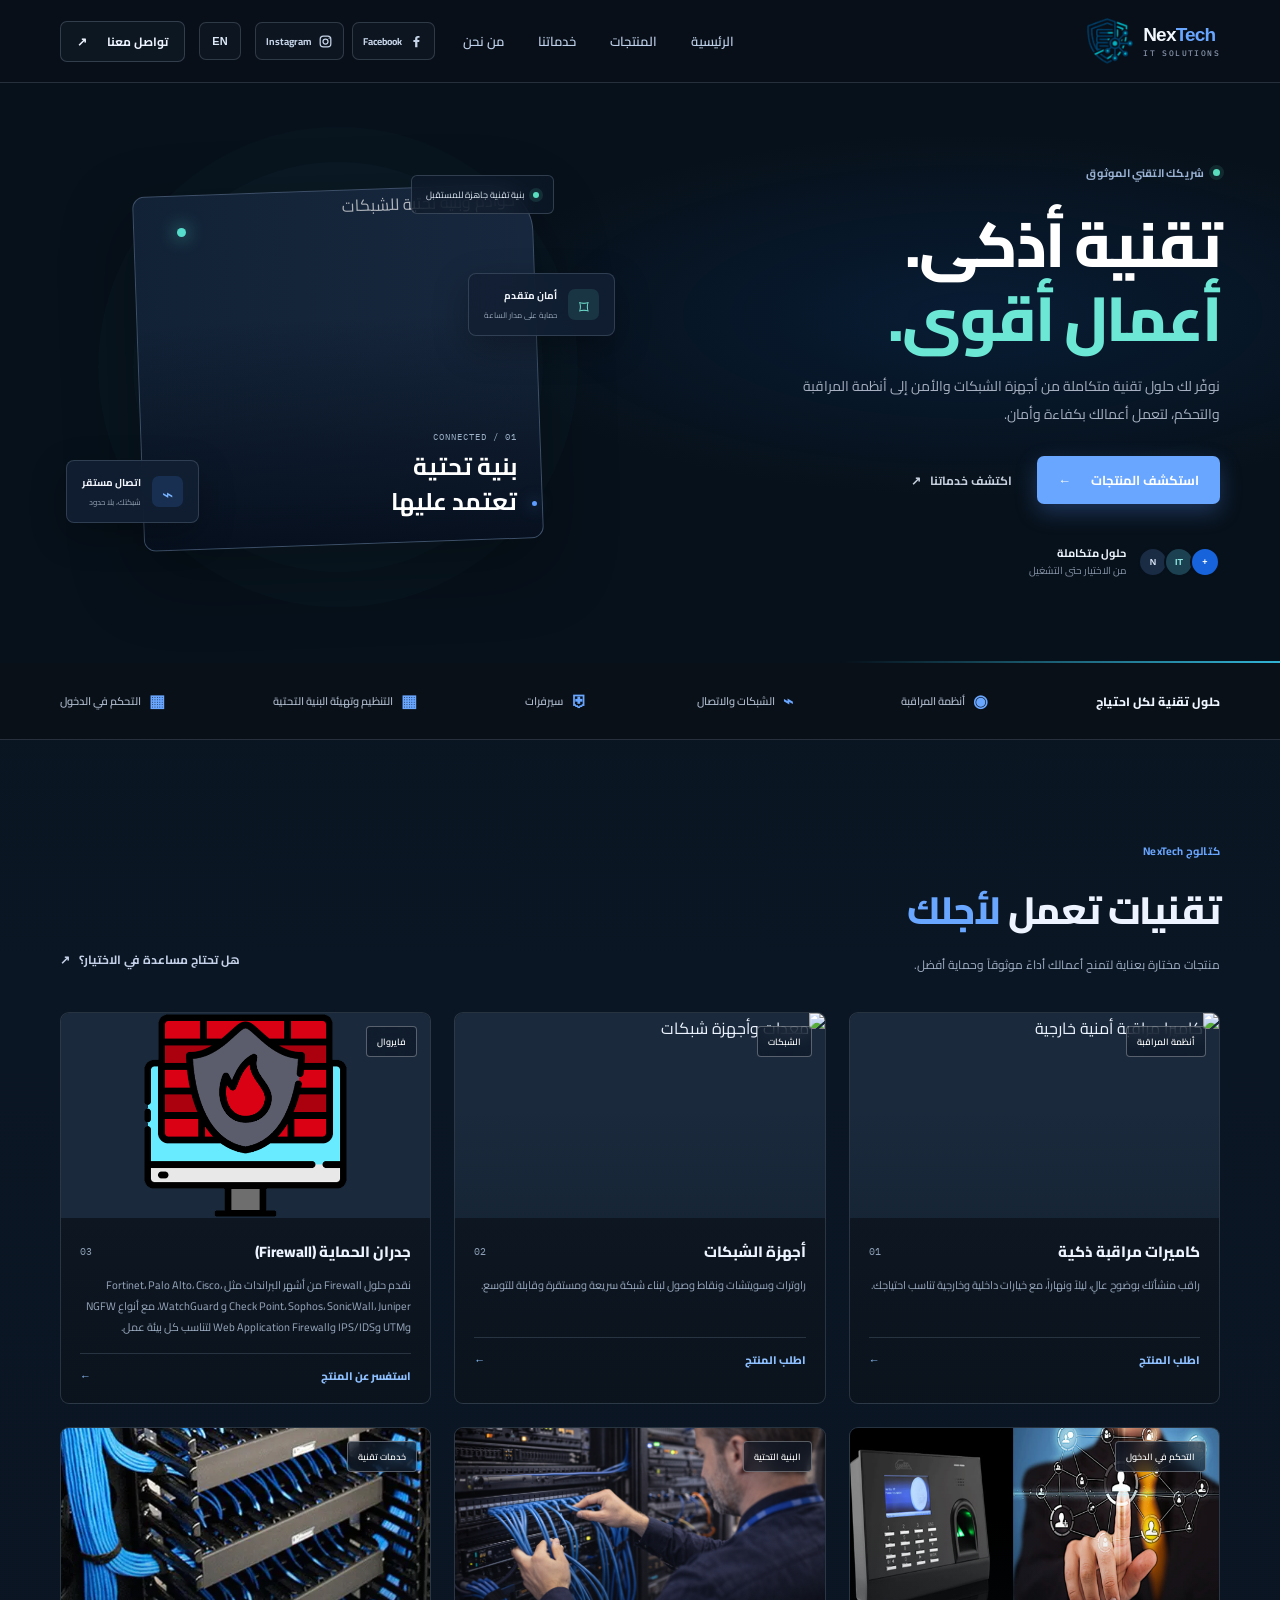
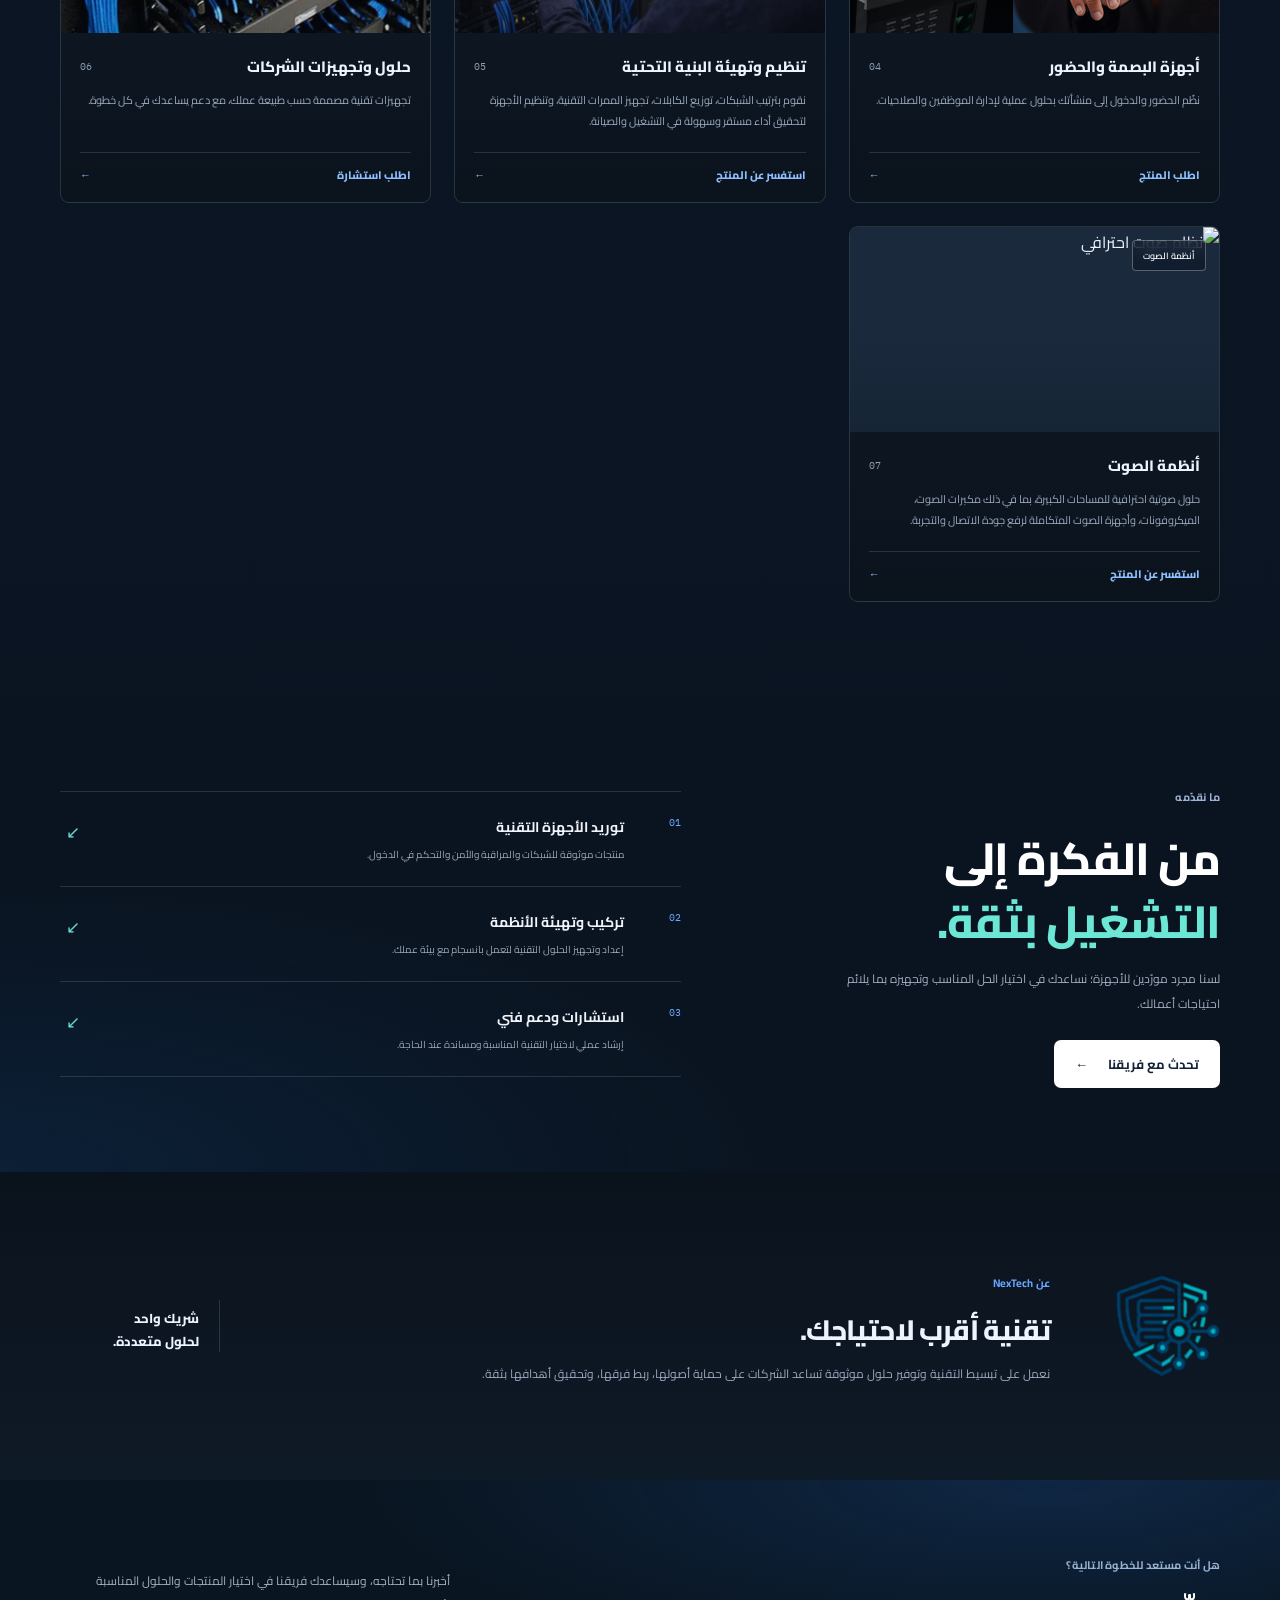
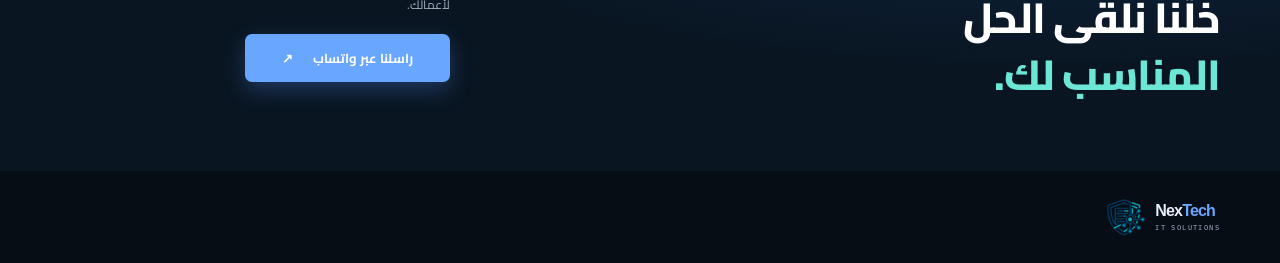
==== commit cd20566a: "اثبات ملكيه" ====
--- a/index.html
+++ b/index.html
@@ -4,6 +4,7 @@
   <meta charset="utf-8">
   <meta name="viewport" content="width=device-width, initial-scale=1">
   <meta name="description" content="اكتشف حلول NexTech للشبكات والأمن والمراقبة والتحكم في الدخول. منتجات تقنية موثوقة وخدمات احترافية للأعمال.">
+  <meta name="google-site-verification" content="jwrOTSD749LD9AGiwgo6LiDOWa4OtsnQSSo5LtNhjTA">
   <meta name="theme-color" content="#0b1220">
   <title>NexTech | حلول تقنية تبني أعمالك</title>
   <link rel="preconnect" href="https://fonts.googleapis.com">
@@ -223,7 +224,7 @@
           <h2>تقنية أقرب لاحتياجك.</h2>
           <p>نعمل على تبسيط التقنية وتوفير حلول موثوقة تساعد الشركات على حماية أصولها، ربط فرقها، وتحقيق أهدافها بثقة.</p>
         </div>
-        <div class="about-note"><span>01 — 03</span><p>شريك واحد<br>لحلول متعددة.</p></div>
+        <div class="about-note"><p>شريك واحد<br>لحلول متعددة.</p></div>
       </div>
     </section>
 
--- a/style.css
+++ b/style.css
@@ -143,7 +143,6 @@
 .about-copy h2 { margin-block: 8px 6px; font-size: 28px; }
 .about-copy p { max-width: 610px; margin: 0; color: #9aa9bf; font-size: 12px; line-height: 2; }
 .about-note { padding-right: 20px; border-right: 1px solid var(--line); }
-.about-note > span { color: #9ca9ba; font-family: "IBM Plex Mono", monospace; font-size: 9px; }
 .about-note p { margin: 7px 0 0; color: #edf4ff; font-size: 13px; font-weight: 800; line-height: 1.7; }
 .contact-section { padding-block: 68px; color: #fff; background: radial-gradient(ellipse at 82% 0%, rgba(41, 117, 226, .18), transparent 46%), #091521; }
 .contact-inner { display: flex; align-items: center; justify-content: space-between; gap: 60px; }
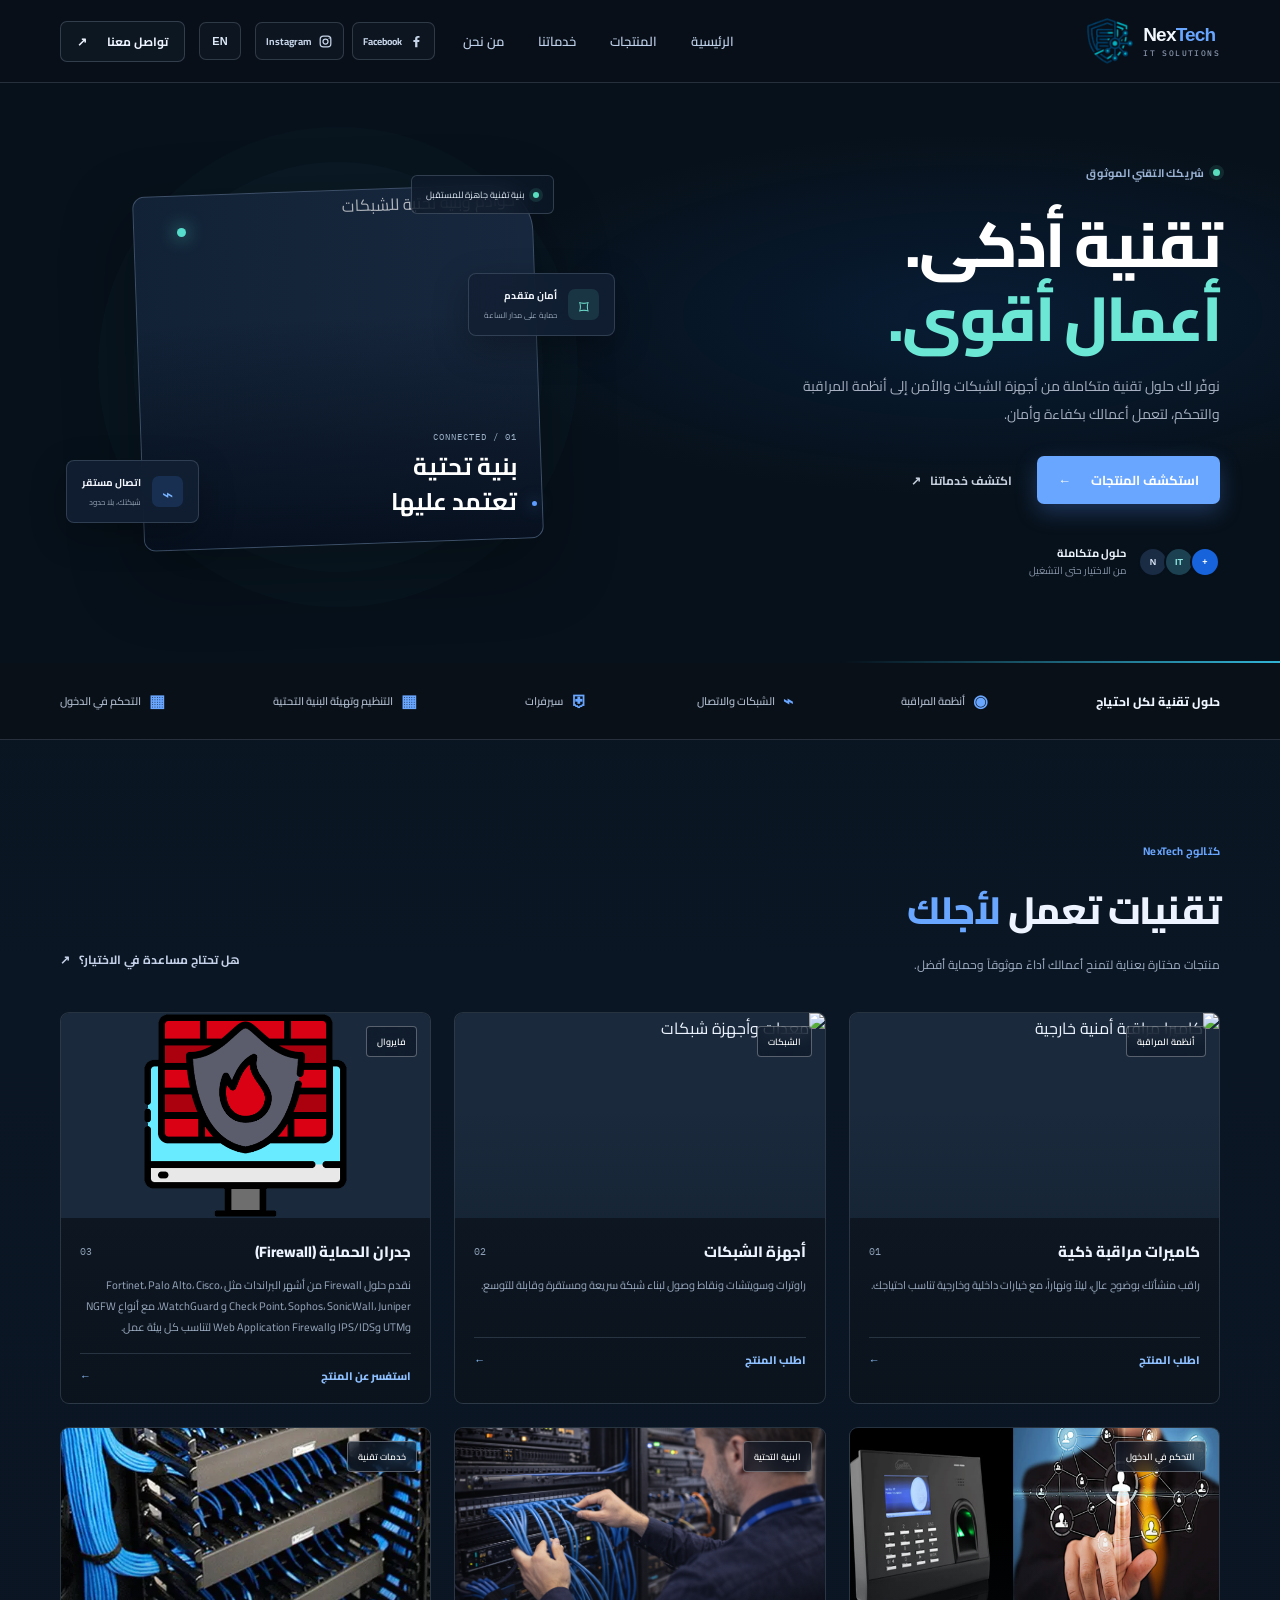
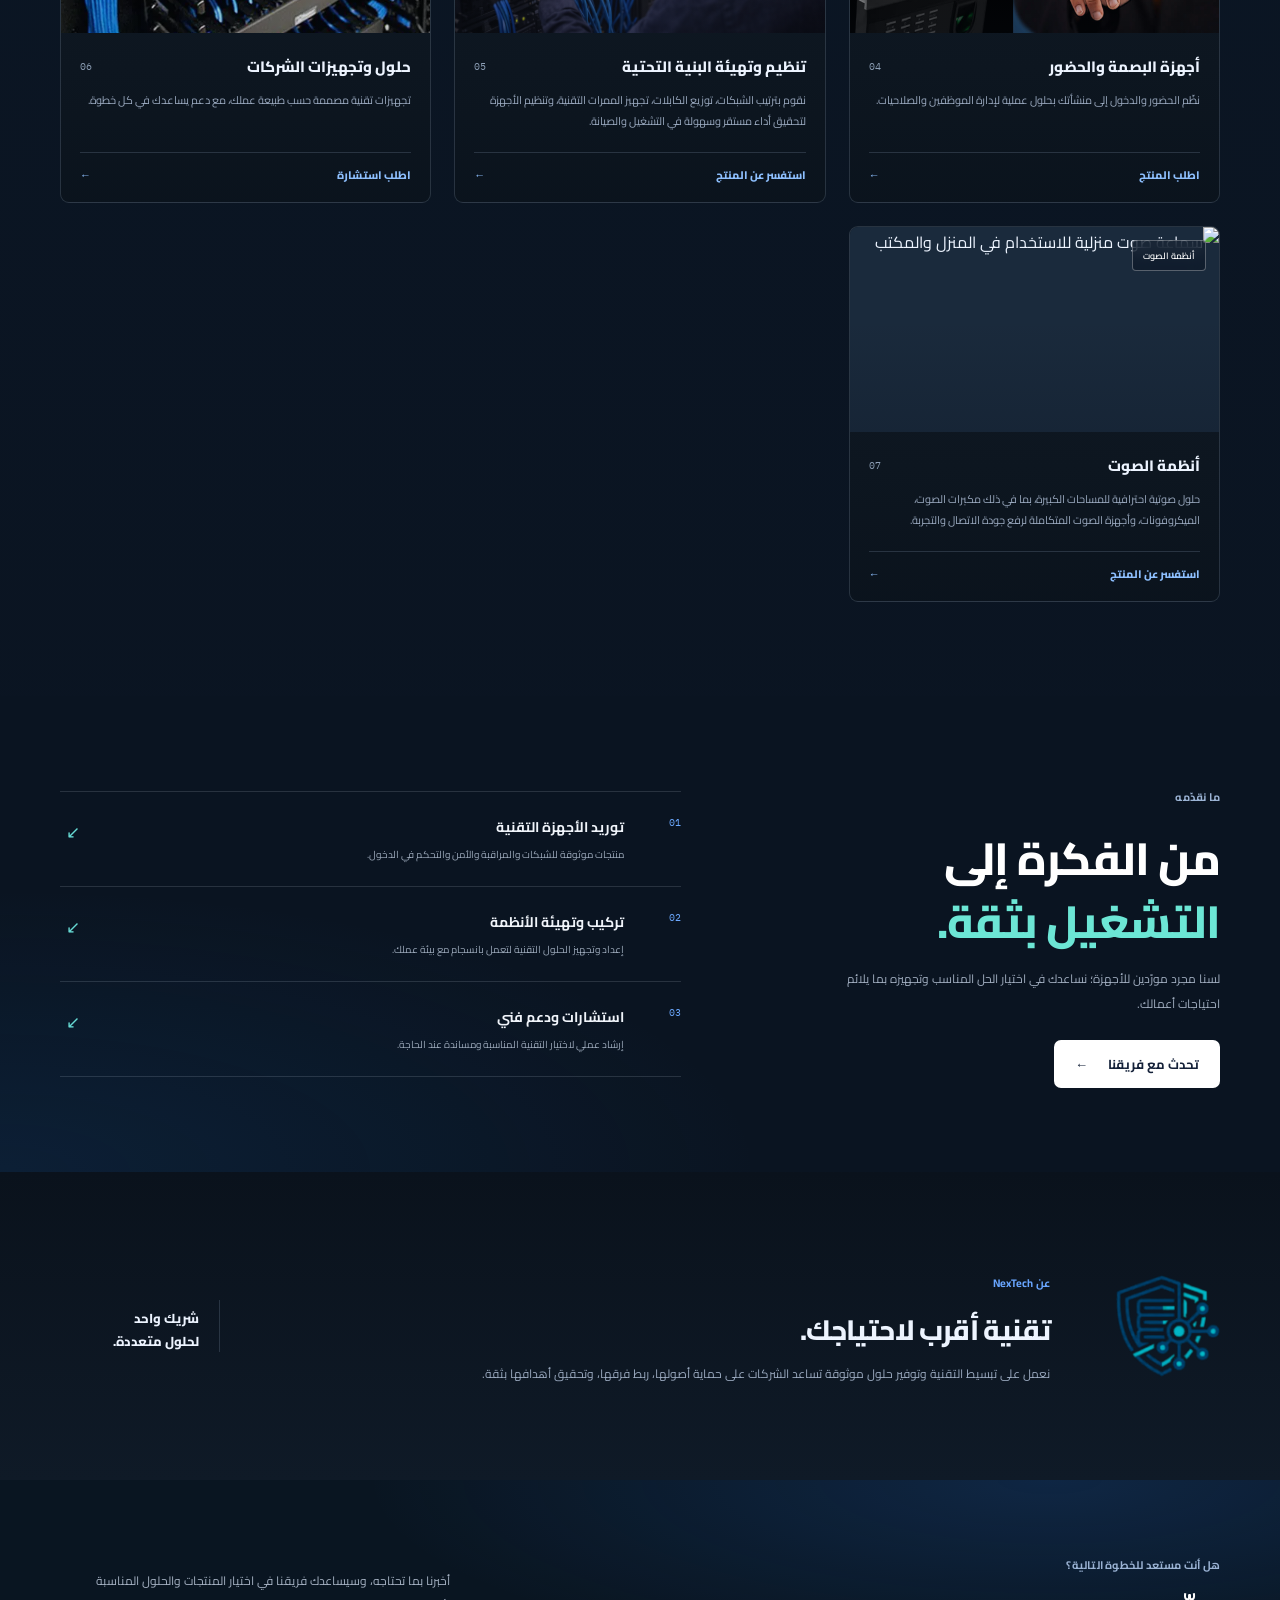
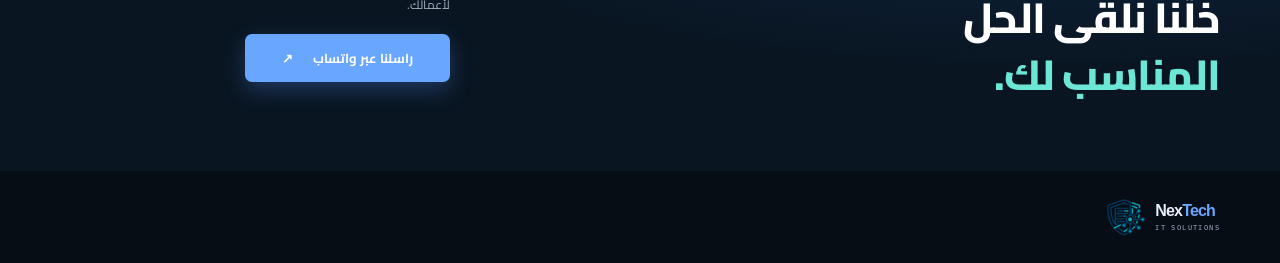
==== commit 689a8baf: "sound edit" ====
--- a/index.html
+++ b/index.html
@@ -175,7 +175,7 @@
 
           <article class="product-card">
             <div class="product-image">
-              <img src="https://images.unsplash.com/photo-1511379938547-c1f69419868d?auto=format&fit=crop&w=800&q=80" alt="نظام صوت احترافي" loading="lazy">
+              <img src="https://images.unsplash.com/photo-1678119714128-06b2d161a7b7?auto=format&fit=crop&w=800&h=500&q=80" alt="سماعة صوت منزلية للاستخدام في المنزل والمكتب" loading="lazy">
               <span class="product-category">أنظمة الصوت</span>
             </div>
             <div class="product-info">
@@ -299,7 +299,7 @@
           "Biometric access control reader",
           "Infrastructure network setup",
           "Business technology solutions",
-          "Professional sound system"
+          "Home audio speaker for home and office use"
         ],
         ".product-category": ["Surveillance", "Networking", "Firewall", "Access control", "Infrastructure", "IT services", "Sound systems"],
         ".product-title-row h3": [
